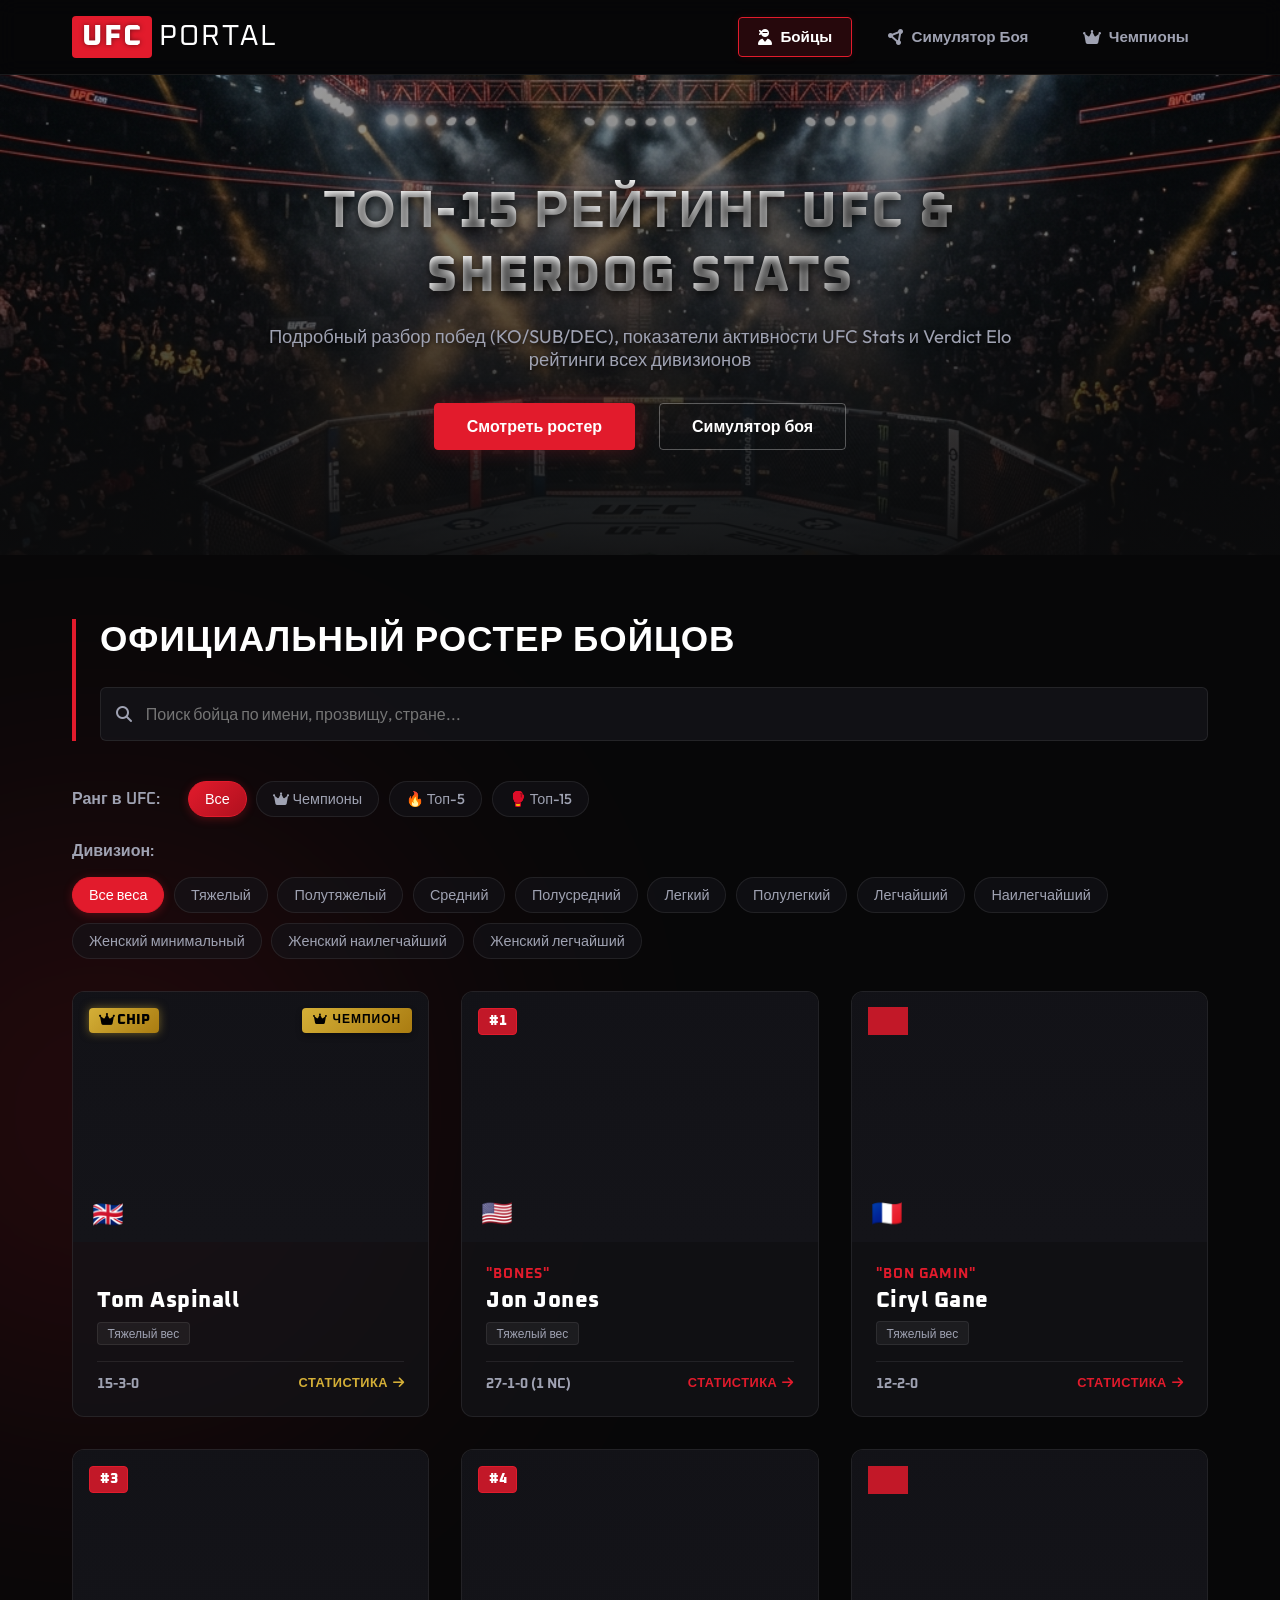
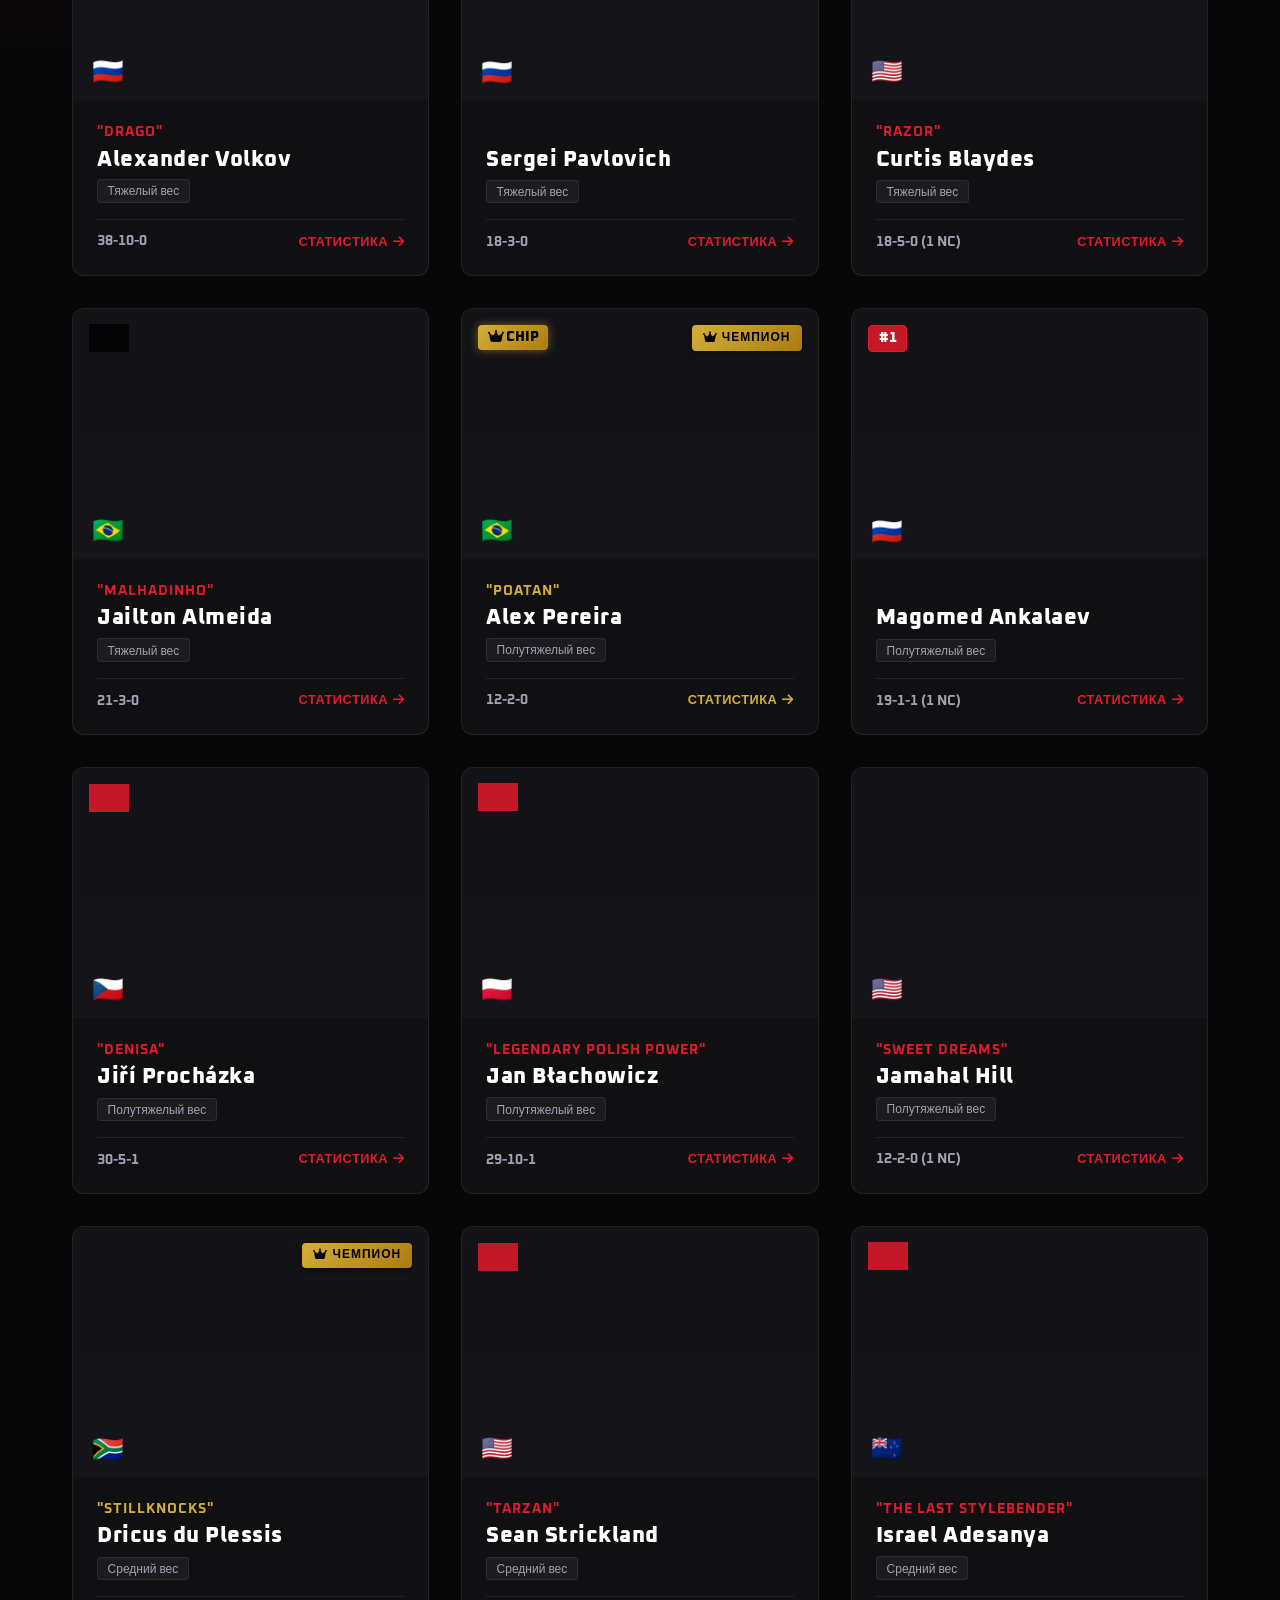
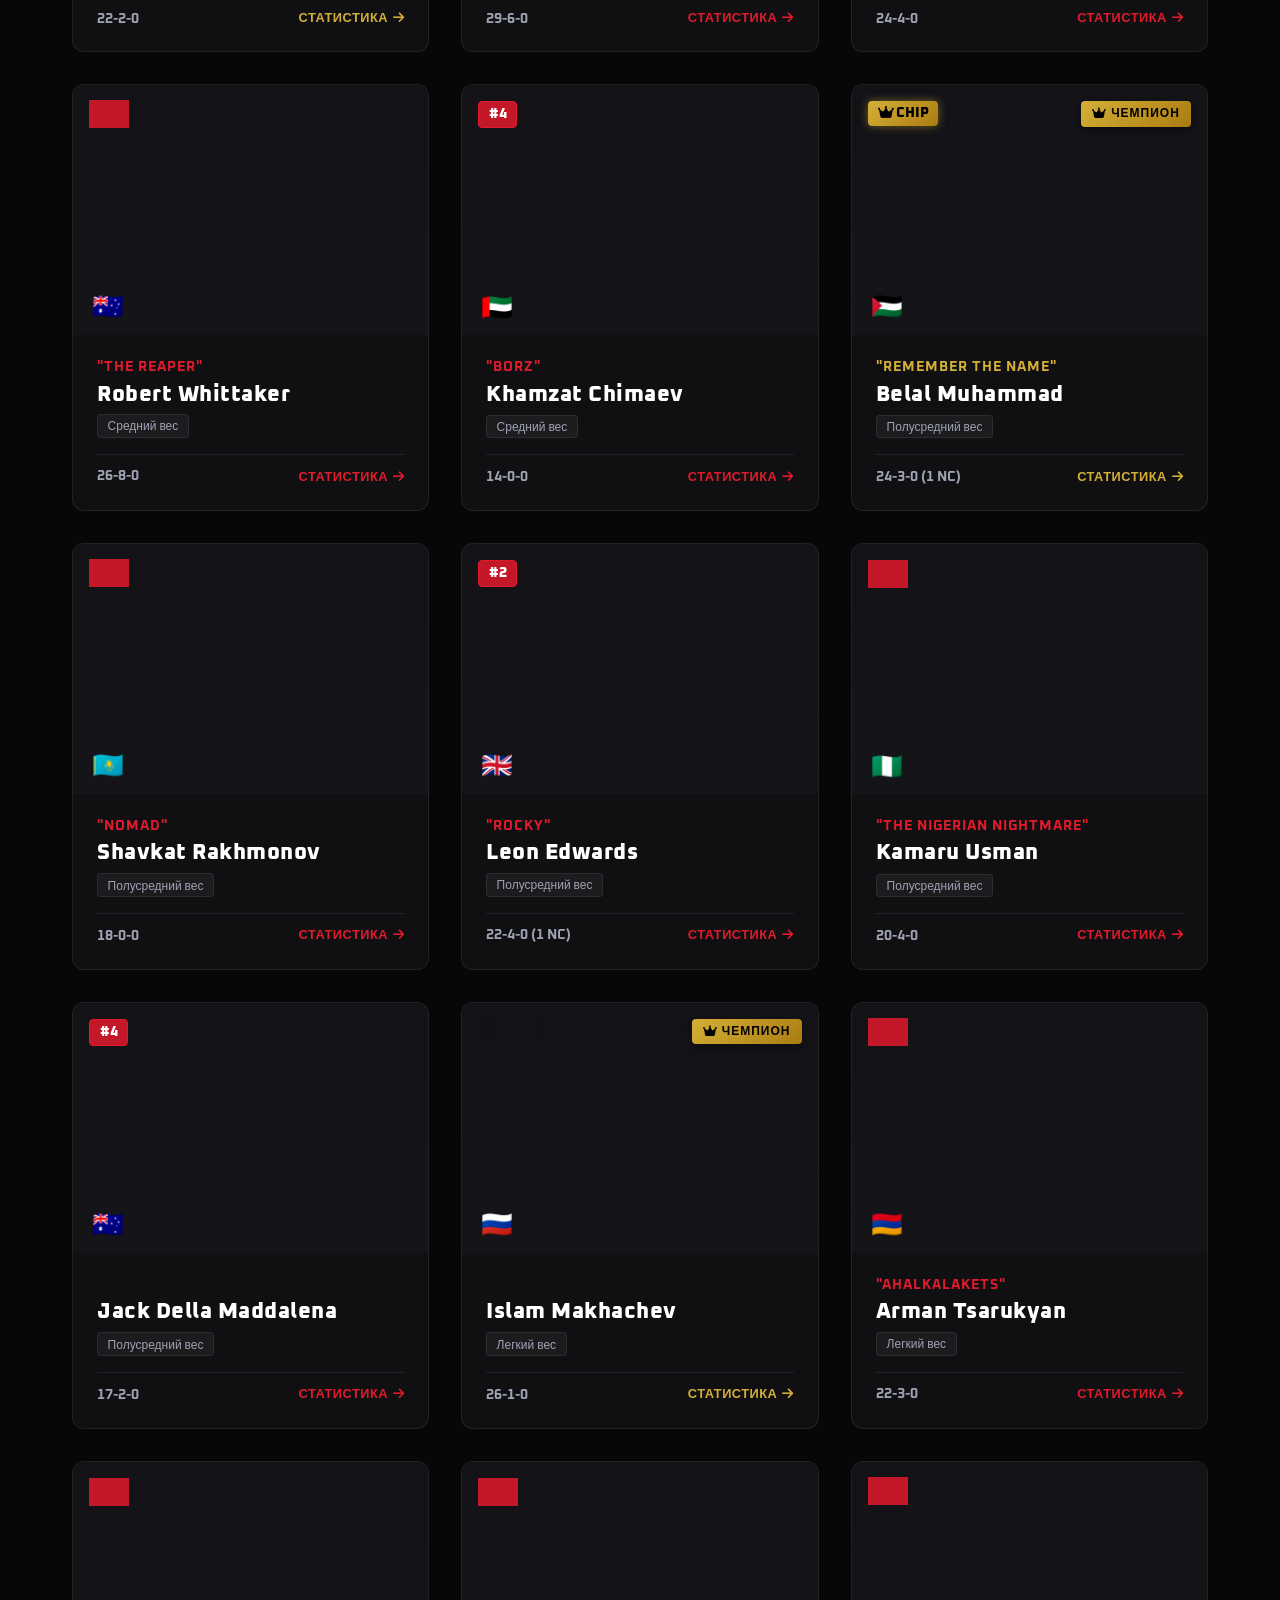
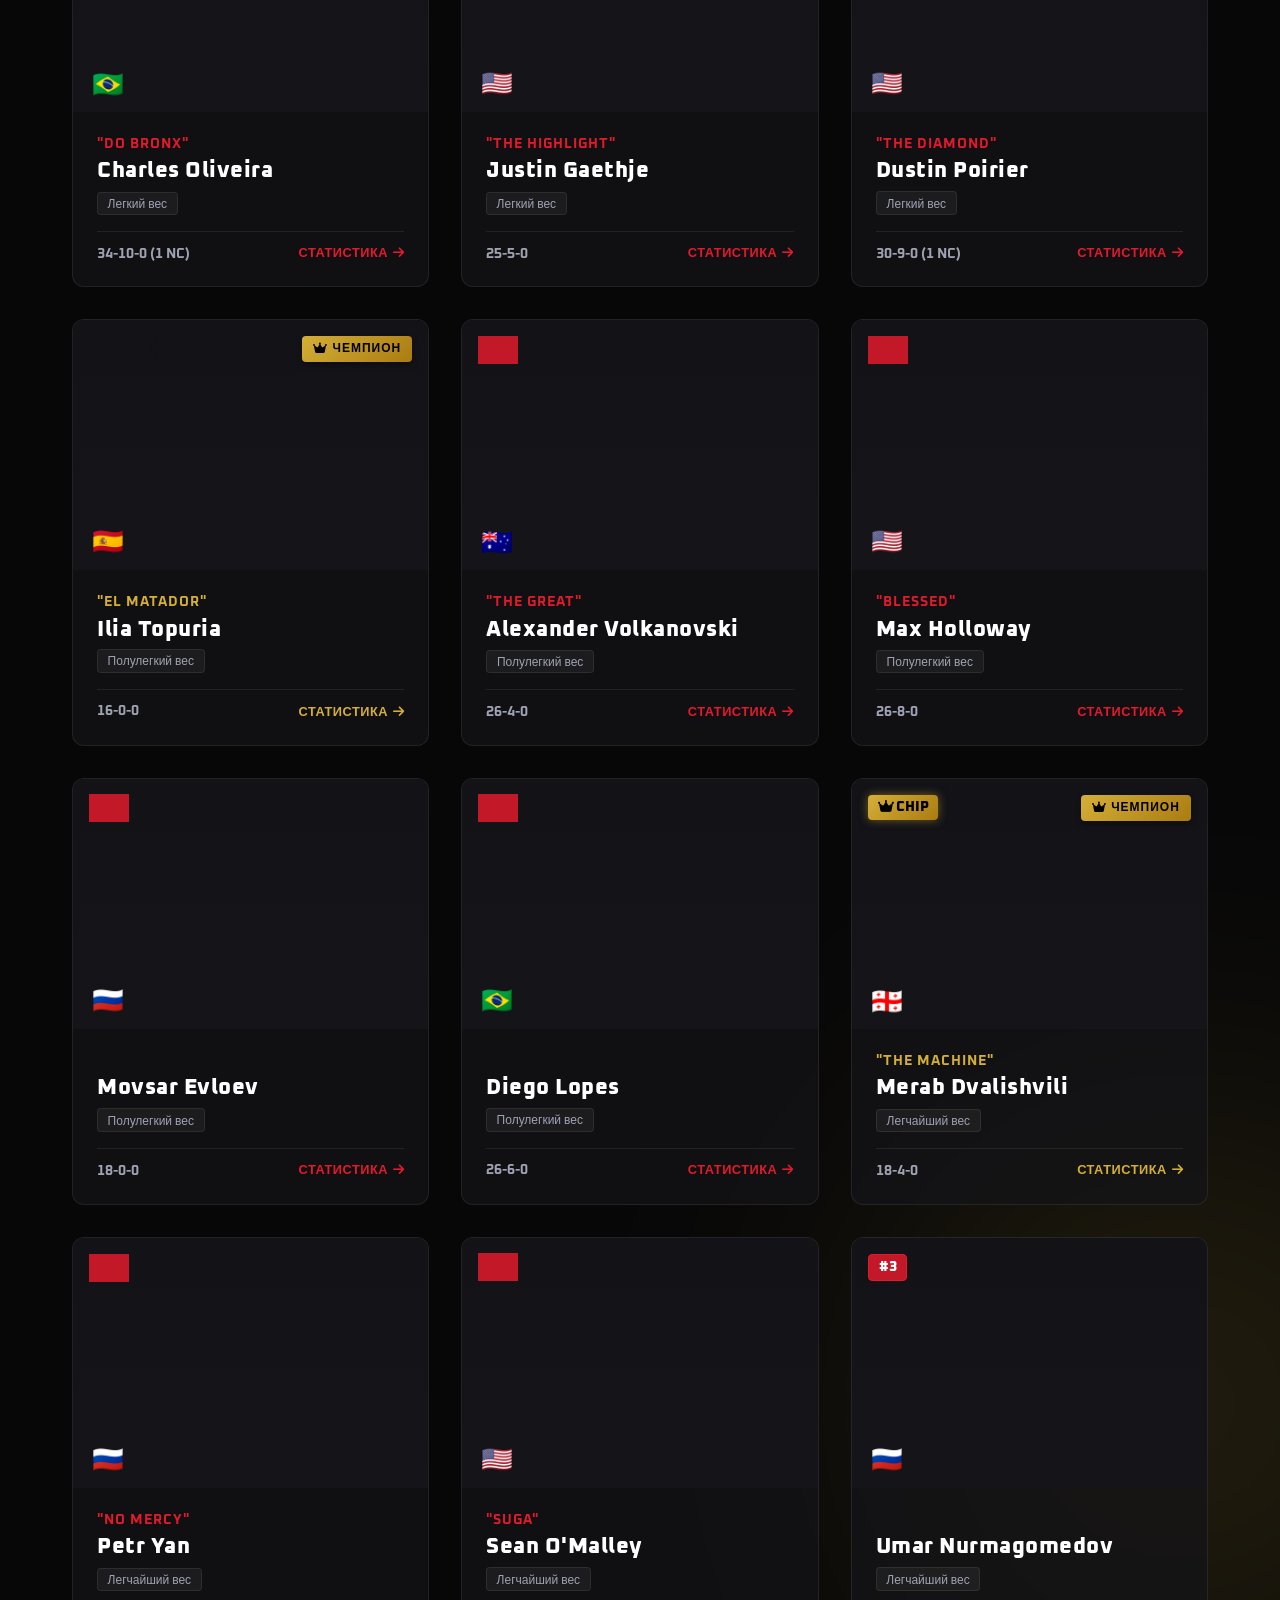
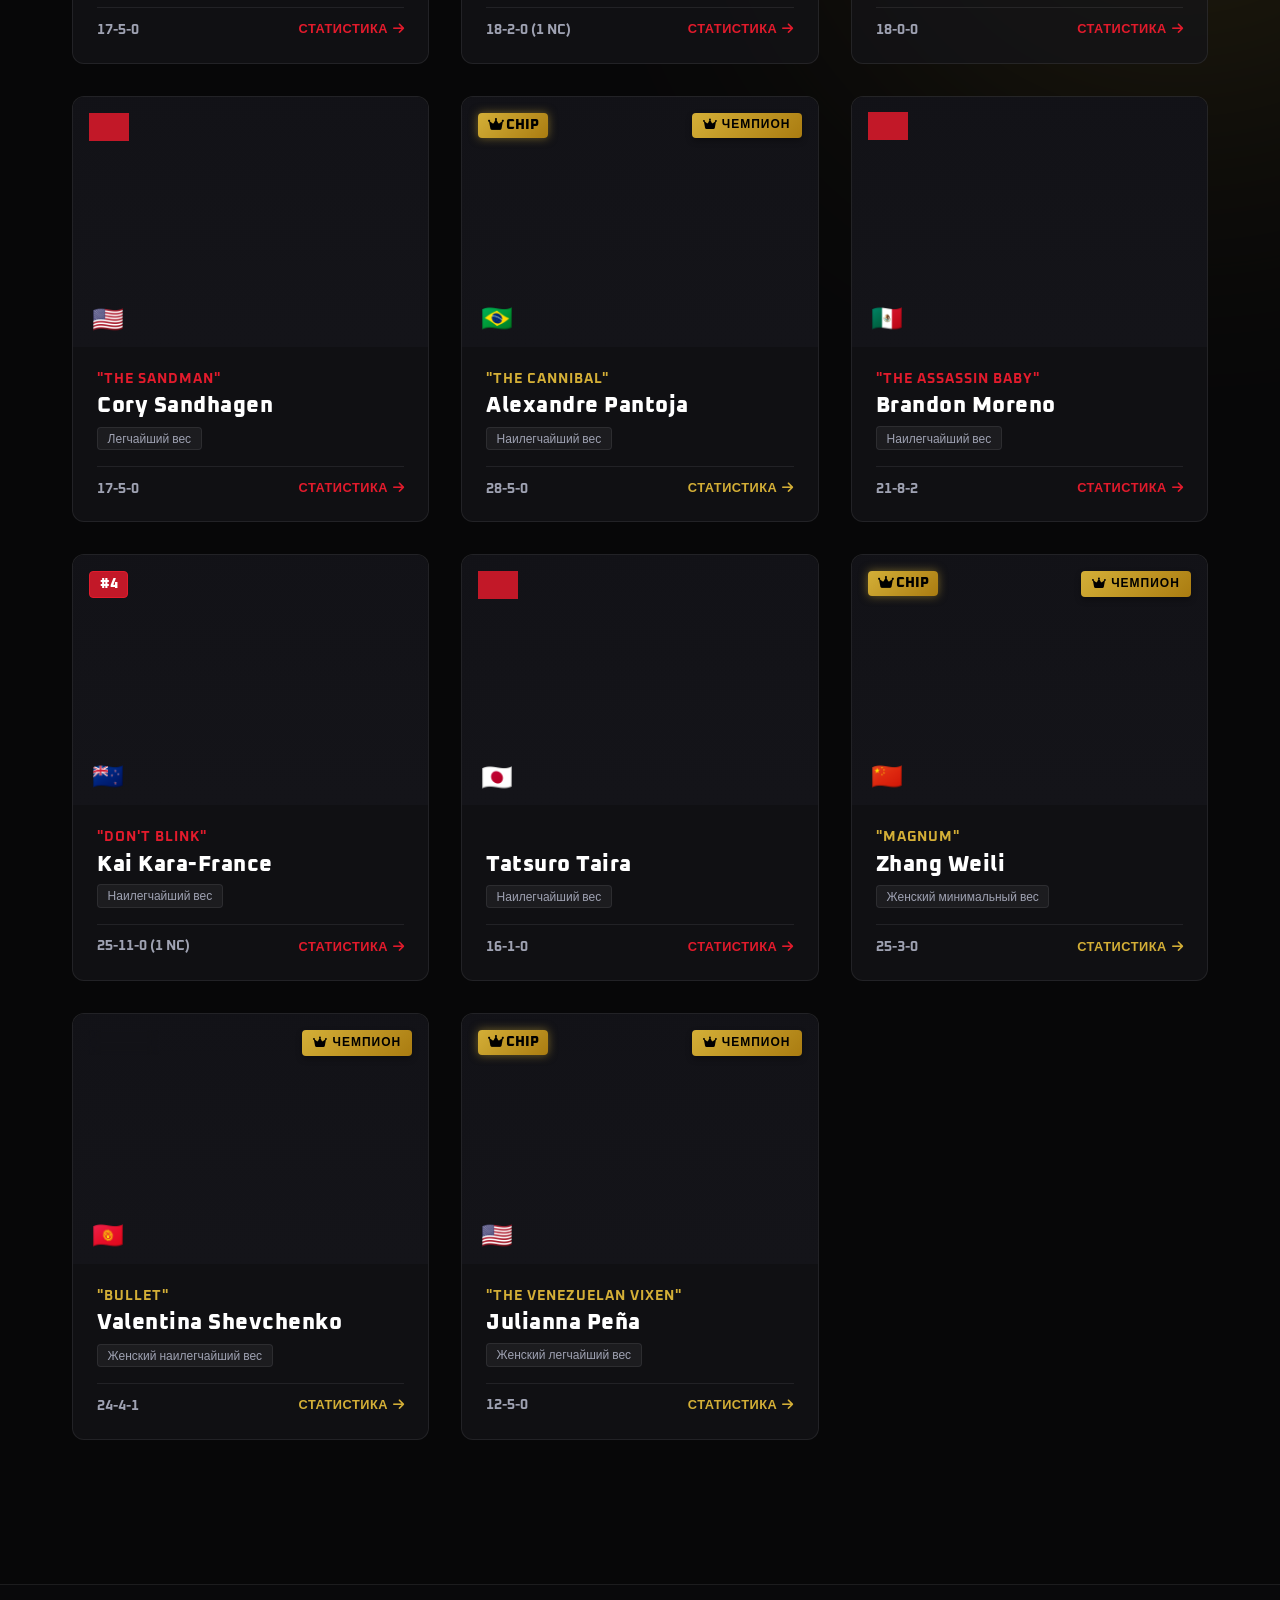
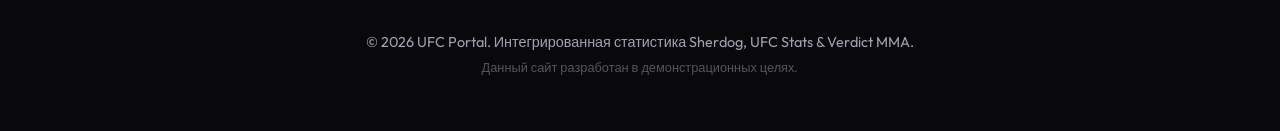
==== ufc-fighters-website/index.html @ 7b9cb13e "Add files via upload" ====
<!DOCTYPE html>
<html lang="ru">
<head>
    <meta charset="UTF-8">
    <meta name="viewport" content="width=device-width, initial-scale=1.0">
    <title>UFC Portal | Топ-15 Бойцов, Статистика Sherdog & Verdict</title>
    <!-- SEO Meta Tags -->
    <meta name="description" content="Полная база данных рейтингов Топ-15 бойцов UFC. Статистика Sherdog (KO/Sub/Dec), показатели UFC Stats, Verdict Elo рейтинги и симулятор боев.">
    <!-- Google Fonts -->
    <link rel="preconnect" href="https://fonts.googleapis.com">
    <link rel="preconnect" href="https://fonts.gstatic.com" crossorigin>
    <link href="https://fonts.googleapis.com/css2?family=Outfit:wght@300;400;600;800&family=Oxanium:wght@400;700;800&display=swap" rel="stylesheet">
    <!-- FontAwesome for icons -->
    <link rel="stylesheet" href="https://cdnjs.cloudflare.com/ajax/libs/font-awesome/6.4.0/css/all.min.css">
    <!-- Custom CSS -->
    <link rel="stylesheet" href="styles.css">
</head>
<body>
    <!-- Background glow elements -->
    <div class="bg-glow red-glow"></div>
    <div class="bg-glow gold-glow"></div>

    <!-- Navigation Header -->
    <header class="main-header">
        <div class="header-container">
            <div class="logo">
                <span class="logo-ufc">UFC</span><span class="logo-sub">PORTAL</span>
            </div>
            <nav class="nav-menu">
                <button class="nav-btn active" id="btn-fighters" data-target="section-fighters">
                    <i class="fa-solid fa-user-ninja"></i> Бойцы
                </button>
                <button class="nav-btn" id="btn-matchup" data-target="section-matchup">
                    <i class="fa-solid fa-circle-nodes"></i> Симулятор Боя
                </button>
                <button class="nav-btn" id="btn-champions" data-target="section-champions">
                    <i class="fa-solid fa-crown"></i> Чемпионы
                </button>
            </nav>
        </div>
    </header>

    <!-- Hero Banner Section -->
    <section class="hero-section">
        <div class="hero-banner" style="background-image: linear-gradient(rgba(11, 11, 12, 0.4), rgba(11, 11, 12, 0.95)), url('assets/hero_banner.png');">
            <div class="hero-content">
                <h1 class="hero-title">ТОП-15 РЕЙТИНГ UFC & SHERDOG STATS</h1>
                <p class="hero-subtitle">Подробный разбор побед (KO/SUB/DEC), показатели активности UFC Stats и Verdict Elo рейтинги всех дивизионов</p>
                <div class="hero-actions">
                    <a href="#section-fighters" class="btn btn-primary">Смотреть ростер</a>
                    <a href="#section-matchup" class="btn btn-secondary">Симулятор боя</a>
                </div>
            </div>
        </div>
    </section>

    <!-- Main Container -->
    <main class="main-content">
        
        <!-- SECTION 1: FIGHTERS CATALOG -->
        <section id="section-fighters" class="content-section active">
            <div class="section-header">
                <h2>Официальный Ростер Бойцов</h2>
                <div class="search-filter-container">
                    <div class="search-wrapper">
                        <i class="fa-solid fa-magnifying-glass search-icon"></i>
                        <input type="text" id="fighter-search" placeholder="Поиск бойца по имени, прозвищу, стране...">
                    </div>
                </div>
            </div>

            <!-- Rank Tier Filters -->
            <div class="filters-container">
                <div class="filter-label">Ранг в UFC:</div>
                <div class="filter-chips" id="rank-filters">
                    <button class="chip rank-chip active" data-rank="all">Все</button>
                    <button class="chip rank-chip" data-rank="C"><i class="fa-solid fa-crown"></i> Чемпионы</button>
                    <button class="chip rank-chip" data-rank="top5">🔥 Топ-5</button>
                    <button class="chip rank-chip" data-rank="top15">🥊 Топ-15</button>
                </div>
            </div>

            <!-- Category Weight Filters -->
            <div class="filters-container">
                <div class="filter-label">Дивизион:</div>
                <div class="filter-chips" id="weight-filters">
                    <button class="chip active" data-filter="all">Все веса</button>
                    <button class="chip" data-filter="Heavyweight">Тяжелый</button>
                    <button class="chip" data-filter="Light Heavyweight">Полутяжелый</button>
                    <button class="chip" data-filter="Middleweight">Средний</button>
                    <button class="chip" data-filter="Welterweight">Полусредний</button>
                    <button class="chip" data-filter="Lightweight">Легкий</button>
                    <button class="chip" data-filter="Featherweight">Полулегкий</button>
                    <button class="chip" data-filter="Bantamweight">Легчайший</button>
                    <button class="chip" data-filter="Flyweight">Наилегчайший</button>
                    <button class="chip" data-filter="Strawweight">Женский минимальный</button>
                    <button class="chip" data-filter="Women's Flyweight">Женский наилегчайший</button>
                    <button class="chip" data-filter="Women's Bantamweight">Женский легчайший</button>
                </div>
            </div>

            <!-- Fighters Grid -->
            <div class="fighters-grid" id="fighters-grid-container">
                <!-- Cards injected dynamically via JS -->
            </div>
        </section>

        <!-- SECTION 2: MATCHUP SIMULATOR -->
        <section id="section-matchup" class="content-section">
            <div class="section-header">
                <h2>Симулятор Боев (UFC Stats & Elo Engine)</h2>
                <p>Выберите двух бойцов для симуляции с учетом данных SLpM (активности ударов), Takedown Def % и Sherdog finish rates.</p>
            </div>

            <div class="matchup-arena">
                <!-- Fighter 1 Select -->
                <div class="arena-side left-side">
                    <div class="fighter-select-box" id="select-fighter-1">
                        <div class="select-placeholder">
                            <i class="fa-solid fa-plus"></i>
                            <span>Выбрать бойца №1</span>
                        </div>
                    </div>
                </div>

                <!-- VS Divider -->
                <div class="arena-center">
                    <div class="vs-glow-circle" id="start-simulation-btn">
                        <span>VS</span>
                        <div class="pulse-ring"></div>
                    </div>
                    <div class="simulation-status-text" id="sim-tip">Нажмите на VS для симуляции</div>
                </div>

                <!-- Fighter 2 Select -->
                <div class="arena-side right-side">
                    <div class="fighter-select-box" id="select-fighter-2">
                        <div class="select-placeholder">
                            <i class="fa-solid fa-plus"></i>
                            <span>Выбрать бойца №2</span>
                        </div>
                    </div>
                </div>
            </div>

            <!-- Quick Compare Stats Panel -->
            <div class="comparison-panel hidden" id="comparison-stats-panel">
                <h3 class="panel-title">Сравнение Метрик & Verdict Ratings</h3>
                <div class="comparison-bars" id="comparison-bars-container">
                    <!-- Dynamic comparison bars -->
                </div>
            </div>

            <!-- Simulation Terminal Output -->
            <div class="simulation-console hidden" id="sim-console">
                <div class="console-header">
                    <div class="console-dots">
                        <span class="dot red"></span>
                        <span class="dot yellow"></span>
                        <span class="dot green"></span>
                    </div>
                    <div class="console-title">SIMULATION ENGINE v2.5 | SHERDOG & UFC STATS LOGS</div>
                </div>
                <div class="console-body" id="console-output">
                    <!-- Round descriptions injected here -->
                </div>
            </div>
        </section>

        <!-- SECTION 3: CHAMPIONS GALLERY -->
        <section id="section-champions" class="content-section">
            <div class="section-header">
                <h2>Действующие Чемпионы Всех Дивизионов UFC</h2>
                <p>Обладатели поясных титулов в мужских и женских категориях.</p>
            </div>
            
            <div class="champions-grid" id="champions-grid-container">
                <!-- Champions cards injected dynamically via JS -->
            </div>
        </section>
    </main>

    <!-- FIGHTER DETAIL MODAL -->
    <div class="modal-overlay" id="fighter-modal">
        <div class="modal-card">
            <button class="modal-close-btn" id="modal-close"><i class="fa-solid fa-xmark"></i></button>
            <div class="modal-grid">
                <!-- Left Column: Portrait & Attributes -->
                <div class="modal-left">
                    <div class="modal-fighter-img-wrapper">
                        <img src="" id="modal-img" alt="Fighter Image" onerror="this.onerror=null; this.src='assets/fighter_card_bg.png';">
                    </div>
                    <div class="modal-info-card">
                        <div class="modal-rank-badge" id="modal-rank-tag">#C</div>
                        <h3 id="modal-name">Fighter Name</h3>
                        <p id="modal-nickname" class="modal-nickname">"Nickname"</p>
                        
                        <!-- Verdict Elo Badge -->
                        <div class="verdict-badge-container">
                            <i class="fa-solid fa-bolt"></i> Verdict Rating: <span id="modal-verdict-elo">980 Elo</span>
                        </div>

                        <div class="modal-meta-grid">
                            <div class="meta-item">
                                <span class="meta-label">Страна</span>
                                <span class="meta-value" id="modal-country">USA 🇺🇸</span>
                            </div>
                            <div class="meta-item">
                                <span class="meta-label">Рекорд</span>
                                <span class="meta-value highlight" id="modal-record">29-0-0</span>
                            </div>
                            <div class="meta-item">
                                <span class="meta-label">Рост</span>
                                <span class="meta-value" id="modal-height">178 cm</span>
                            </div>
                            <div class="meta-item">
                                <span class="meta-label">Размах рук</span>
                                <span class="meta-value" id="modal-reach">180 cm</span>
                            </div>
                            <div class="meta-item">
                                <span class="meta-label">Стойка</span>
                                <span class="meta-value" id="modal-stance">Southpaw</span>
                            </div>
                            <div class="meta-item">
                                <span class="meta-label">Возраст</span>
                                <span class="meta-value" id="modal-age">32 года</span>
                            </div>
                        </div>
                    </div>
                </div>

                <!-- Right Column: Skills, Sherdog Breakdown & UFC Stats -->
                <div class="modal-right">
                    <!-- Tabbed or stacked metrics -->
                    <div class="radar-chart-section">
                        <h4>Анализ Навыков (Radar Chart)</h4>
                        <div class="canvas-container">
                            <canvas id="radar-chart" width="280" height="280"></canvas>
                        </div>
                    </div>

                    <!-- Sherdog Finish Distribution -->
                    <div class="sherdog-section">
                        <h4><i class="fa-solid fa-chart-pie"></i> Sherdog: Способы Побед</h4>
                        <div class="sherdog-bar-wrapper">
                            <div class="sherdog-bar">
                                <div class="sherdog-segment ko-seg" id="sherdog-ko-bar" title="Knockout"></div>
                                <div class="sherdog-segment sub-seg" id="sherdog-sub-bar" title="Submission"></div>
                                <div class="sherdog-segment dec-seg" id="sherdog-dec-bar" title="Decision"></div>
                            </div>
                            <div class="sherdog-legend">
                                <span class="legend-item ko"><i class="fa-solid fa-square"></i> KO/TKO: <strong id="sherdog-ko-val">0</strong></span>
                                <span class="legend-item sub"><i class="fa-solid fa-square"></i> SUB: <strong id="sherdog-sub-val">0</strong></span>
                                <span class="legend-item dec"><i class="fa-solid fa-square"></i> DEC: <strong id="sherdog-dec-val">0</strong></span>
                            </div>
                        </div>
                    </div>

                    <!-- UFC Advanced Metrics -->
                    <div class="ufc-stats-section">
                        <h4><i class="fa-solid fa-gauge-high"></i> UFC Advanced Stats</h4>
                        <div class="ufc-stats-grid">
                            <div class="ufc-stat-box">
                                <div class="stat-box-val" id="ufc-slpm">4.50</div>
                                <div class="stat-box-lbl">Ударов в мин (SLpM)</div>
                            </div>
                            <div class="ufc-stat-box">
                                <div class="stat-box-val" id="ufc-str-acc">55%</div>
                                <div class="stat-box-lbl">Точность ударов</div>
                            </div>
                            <div class="ufc-stat-box">
                                <div class="stat-box-val" id="ufc-sapm">2.10</div>
                                <div class="stat-box-lbl">Пропускает в мин (SApM)</div>
                            </div>
                            <div class="ufc-stat-box">
                                <div class="stat-box-val" id="ufc-td-def">85%</div>
                                <div class="stat-box-lbl">Защита от тейкдаунов</div>
                            </div>
                        </div>
                    </div>

                    <div class="bio-section">
                        <h4>Биография</h4>
                        <p id="modal-bio">Detailed bio here...</p>
                    </div>
                </div>
            </div>
        </div>
    </div>

    <!-- FIGHTER SELECTION MODAL (For Simulator) -->
    <div class="modal-overlay" id="select-modal">
        <div class="modal-card select-modal-card">
            <div class="select-modal-header">
                <h3>Выберите бойца</h3>
                <button class="modal-close-btn" id="select-modal-close"><i class="fa-solid fa-xmark"></i></button>
            </div>
            <div class="select-grid" id="select-grid-container">
                <!-- Small selection cards injected here -->
            </div>
        </div>
    </div>

    <footer class="main-footer">
        <p>&copy; 2026 UFC Portal. Интегрированная статистика Sherdog, UFC Stats & Verdict MMA.</p>
        <p class="footer-note">Данный сайт разработан в демонстрационных целях.</p>
    </footer>

    <!-- JS Files -->
    <script src="fighters.js"></script>
    <script src="app.js"></script>
</body>
</html>
---- ufc-fighters-website/styles.css ----
/* --- UFC PORTAL STYLESHEET (ENHANCED V2.5) --- */

:root {
    --bg-dark: #070708;
    --bg-card: rgba(20, 20, 25, 0.7);
    --border-color: rgba(255, 255, 255, 0.08);
    --accent-red: #E21B2C;
    --accent-red-glow: rgba(226, 27, 44, 0.4);
    --accent-gold: #D4AF37;
    --accent-gold-glow: rgba(212, 175, 55, 0.4);
    --accent-blue: #3182ce;
    --text-primary: #FFFFFF;
    --text-secondary: #9FA2B2;
    --font-heading: 'Oxanium', sans-serif;
    --font-body: 'Outfit', sans-serif;
    --transition-speed: 0.3s;
    --glow-shadow-red: 0 0 20px rgba(226, 27, 44, 0.25);
    --glow-shadow-gold: 0 0 20px rgba(212, 175, 55, 0.25);
}

/* Reset & Base Styles */
* {
    margin: 0;
    padding: 0;
    box-sizing: border-box;
    scroll-behavior: smooth;
}

body {
    background-color: var(--bg-dark);
    color: var(--text-primary);
    font-family: var(--font-body);
    overflow-x: hidden;
    position: relative;
    min-height: 100vh;
}

/* Background Glow Effects */
.bg-glow {
    position: absolute;
    width: 600px;
    height: 600px;
    border-radius: 50%;
    filter: blur(150px);
    opacity: 0.15;
    pointer-events: none;
    z-index: -1;
}

.red-glow {
    top: 10%;
    left: -200px;
    background: var(--accent-red);
}

.gold-glow {
    bottom: 20%;
    right: -200px;
    background: var(--accent-gold);
}

/* Scrollbar Styles */
::-webkit-scrollbar {
    width: 8px;
}
::-webkit-scrollbar-track {
    background: #0f0f12;
}
::-webkit-scrollbar-thumb {
    background: #272730;
    border-radius: 4px;
}
::-webkit-scrollbar-thumb:hover {
    background: var(--accent-red);
}

/* Header & Navigation */
.main-header {
    position: fixed;
    top: 0;
    left: 0;
    width: 100%;
    z-index: 100;
    background: rgba(7, 7, 8, 0.85);
    backdrop-filter: blur(10px);
    border-bottom: 1px solid var(--border-color);
}

.header-container {
    max-width: 1200px;
    margin: 0 auto;
    padding: 1rem 2rem;
    display: flex;
    justify-content: space-between;
    align-items: center;
}

.logo {
    font-family: var(--font-heading);
    font-weight: 800;
    font-size: 1.8rem;
    letter-spacing: 2px;
    display: flex;
    align-items: center;
}

.logo-ufc {
    color: var(--text-primary);
    background: var(--accent-red);
    padding: 0.2rem 0.6rem;
    border-radius: 4px;
    margin-right: 0.4rem;
    text-shadow: 0 0 5px rgba(0, 0, 0, 0.5);
}

.logo-sub {
    color: var(--text-primary);
    font-weight: 400;
}

.nav-menu {
    display: flex;
    gap: 1rem;
}

.nav-btn {
    background: transparent;
    border: none;
    color: var(--text-secondary);
    font-family: var(--font-heading);
    font-size: 0.95rem;
    font-weight: 700;
    padding: 0.6rem 1.2rem;
    cursor: pointer;
    border-radius: 4px;
    transition: all var(--transition-speed) ease;
    display: flex;
    align-items: center;
    gap: 0.5rem;
}

.nav-btn i {
    font-size: 1rem;
}

.nav-btn:hover {
    color: var(--text-primary);
    background: rgba(255, 255, 255, 0.05);
}

.nav-btn.active {
    color: var(--text-primary);
    background: rgba(226, 27, 44, 0.15);
    border: 1px solid var(--accent-red);
    box-shadow: 0 0 10px rgba(226, 27, 44, 0.1);
}

/* Hero Section */
.hero-section {
    padding-top: 75px;
}

.hero-banner {
    height: 480px;
    background-size: cover;
    background-position: center;
    display: flex;
    align-items: center;
    justify-content: center;
    text-align: center;
    position: relative;
}

.hero-content {
    max-width: 850px;
    padding: 2rem;
    z-index: 10;
}

.hero-title {
    font-family: var(--font-heading);
    font-size: 3.2rem;
    font-weight: 800;
    letter-spacing: 2px;
    margin-bottom: 1rem;
    text-shadow: 0 4px 10px rgba(0, 0, 0, 0.8);
    background: linear-gradient(135deg, #FFF 50%, #B0B0B0 100%);
    -webkit-background-clip: text;
    -webkit-text-fill-color: transparent;
}

.hero-subtitle {
    font-size: 1.15rem;
    color: var(--text-secondary);
    margin-bottom: 2rem;
    text-shadow: 0 2px 5px rgba(0, 0, 0, 0.8);
}

.hero-actions {
    display: flex;
    justify-content: center;
    gap: 1.5rem;
}

/* Buttons */
.btn {
    font-family: var(--font-heading);
    font-weight: 700;
    font-size: 1rem;
    padding: 0.8rem 2rem;
    border-radius: 4px;
    cursor: pointer;
    text-decoration: none;
    transition: all var(--transition-speed) cubic-bezier(0.175, 0.885, 0.32, 1.275);
    display: inline-flex;
    align-items: center;
    justify-content: center;
    gap: 0.5rem;
}

.btn-primary {
    background: var(--accent-red);
    color: var(--text-primary);
    border: 1px solid var(--accent-red);
    box-shadow: var(--glow-shadow-red);
}

.btn-primary:hover {
    background: #ff2a3b;
    box-shadow: 0 0 25px rgba(226, 27, 44, 0.5);
    transform: translateY(-3px);
}

.btn-secondary {
    background: transparent;
    color: var(--text-primary);
    border: 1px solid rgba(255, 255, 255, 0.3);
}

.btn-secondary:hover {
    background: rgba(255, 255, 255, 0.1);
    border-color: var(--text-primary);
    transform: translateY(-3px);
}

/* Main Dashboard layout */
.main-content {
    max-width: 1200px;
    margin: 0 auto;
    padding: 4rem 2rem;
}

.content-section {
    display: none;
    animation: fadeIn 0.5s ease forwards;
}

.content-section.active {
    display: block;
}

@keyframes fadeIn {
    from { opacity: 0; transform: translateY(20px); }
    to { opacity: 1; transform: translateY(0); }
}

.section-header {
    margin-bottom: 2.5rem;
    border-left: 4px solid var(--accent-red);
    padding-left: 1.5rem;
}

.section-header h2 {
    font-family: var(--font-heading);
    font-size: 2.2rem;
    font-weight: 800;
    letter-spacing: 1px;
    margin-bottom: 0.5rem;
    text-transform: uppercase;
}

.section-header p {
    color: var(--text-secondary);
    font-size: 1.1rem;
}

/* Search and Filters */
.search-filter-container {
    margin-top: 1.5rem;
    display: flex;
    flex-wrap: wrap;
    gap: 1.5rem;
    align-items: center;
}

.search-wrapper {
    position: relative;
    flex: 1;
    min-width: 300px;
}

.search-icon {
    position: absolute;
    left: 1rem;
    top: 50%;
    transform: translateY(-50%);
    color: var(--text-secondary);
    pointer-events: none;
}

#fighter-search {
    width: 100%;
    background: rgba(20, 20, 25, 0.8);
    border: 1px solid var(--border-color);
    border-radius: 6px;
    padding: 1rem 1rem 1rem 2.8rem;
    color: var(--text-primary);
    font-family: var(--font-body);
    font-size: 1rem;
    transition: all var(--transition-speed) ease;
}

#fighter-search:focus {
    outline: none;
    border-color: var(--accent-red);
    box-shadow: 0 0 10px rgba(226, 27, 44, 0.2);
}

.filters-container {
    display: flex;
    align-items: center;
    gap: 1rem;
    margin-bottom: 1.5rem;
    flex-wrap: wrap;
}

.filter-label {
    font-weight: 600;
    color: var(--text-secondary);
    font-family: var(--font-heading);
    min-width: 100px;
}

.filter-chips {
    display: flex;
    flex-wrap: wrap;
    gap: 0.6rem;
}

.chip {
    background: rgba(20, 20, 25, 0.6);
    border: 1px solid var(--border-color);
    color: var(--text-secondary);
    padding: 0.5rem 1rem;
    border-radius: 50px;
    cursor: pointer;
    font-family: var(--font-body);
    font-weight: 500;
    font-size: 0.9rem;
    transition: all var(--transition-speed) ease;
}

.chip:hover {
    color: var(--text-primary);
    border-color: rgba(255, 255, 255, 0.2);
    background: rgba(255, 255, 255, 0.05);
}

.chip.active {
    background: var(--accent-red);
    color: var(--text-primary);
    border-color: var(--accent-red);
    box-shadow: 0 2px 10px rgba(226, 27, 44, 0.3);
}

.chip.rank-chip.active {
    background: linear-gradient(135deg, #E21B2C 0%, #B0101E 100%);
    border-color: var(--accent-red);
}

/* Fighters Grid */
.fighters-grid {
    display: grid;
    grid-template-columns: repeat(auto-fill, minmax(280px, 1fr));
    gap: 2rem;
    margin-top: 2rem;
}

/* Fighter Card */
.fighter-card {
    background: var(--bg-card);
    border: 1px solid var(--border-color);
    border-radius: 12px;
    overflow: hidden;
    cursor: pointer;
    transition: all var(--transition-speed) cubic-bezier(0.25, 0.8, 0.25, 1);
    position: relative;
    display: flex;
    flex-direction: column;
    min-height: 420px;
    backdrop-filter: blur(12px);
}

.fighter-card:hover {
    transform: translateY(-8px);
    border-color: var(--accent-red);
    box-shadow: var(--glow-shadow-red);
}

.fighter-card.is-champion:hover {
    border-color: var(--accent-gold);
    box-shadow: var(--glow-shadow-gold);
}

.card-img-container {
    height: 250px;
    background-size: contain;
    background-repeat: no-repeat;
    background-position: center bottom;
    position: relative;
    display: flex;
    align-items: flex-end;
    background-color: #121217;
}

/* Rank Badges */
.card-rank-badge {
    position: absolute;
    top: 1rem;
    left: 1rem;
    background: rgba(0, 0, 0, 0.75);
    border: 1px solid var(--border-color);
    color: #FFF;
    font-family: var(--font-heading);
    font-weight: 800;
    font-size: 0.85rem;
    padding: 0.25rem 0.6rem;
    border-radius: 4px;
    backdrop-filter: blur(5px);
    z-index: 3;
}

.card-rank-badge.rank-c {
    background: linear-gradient(135deg, #D4AF37 0%, #AA7C11 100%);
    color: #000;
    border: none;
    box-shadow: 0 0 10px rgba(212, 175, 55, 0.5);
}

.card-rank-badge.rank-top5 {
    background: rgba(226, 27, 44, 0.85);
    border-color: var(--accent-red);
}

.champion-badge {
    position: absolute;
    top: 1rem;
    right: 1rem;
    background: linear-gradient(135deg, #D4AF37 0%, #AA7C11 100%);
    color: #000;
    font-weight: 800;
    font-family: var(--font-heading);
    font-size: 0.75rem;
    padding: 0.3rem 0.7rem;
    border-radius: 4px;
    box-shadow: 0 3px 6px rgba(0,0,0,0.3);
    text-transform: uppercase;
    letter-spacing: 1px;
    z-index: 3;
}

.card-gradient {
    position: absolute;
    width: 100%;
    height: 60%;
    bottom: 0;
    background: linear-gradient(to top, rgba(20, 20, 25, 1) 0%, rgba(20, 20, 25, 0) 100%);
}

.card-flag {
    position: absolute;
    bottom: 0.8rem;
    left: 1.2rem;
    font-size: 1.6rem;
    z-index: 2;
}

.card-details {
    padding: 1.5rem;
    flex: 1;
    display: flex;
    flex-direction: column;
    justify-content: space-between;
}

.card-header-info {
    margin-bottom: 1rem;
}

.card-nickname {
    color: var(--accent-red);
    font-family: var(--font-heading);
    font-size: 0.85rem;
    font-weight: 700;
    letter-spacing: 1px;
    text-transform: uppercase;
    margin-bottom: 0.2rem;
}

.fighter-card.is-champion .card-nickname {
    color: var(--accent-gold);
}

.card-name {
    font-family: var(--font-heading);
    font-size: 1.4rem;
    font-weight: 800;
    letter-spacing: 0.5px;
}

.card-division-badge {
    display: inline-block;
    background: rgba(255, 255, 255, 0.05);
    border: 1px solid var(--border-color);
    padding: 0.2rem 0.6rem;
    border-radius: 4px;
    font-size: 0.75rem;
    color: var(--text-secondary);
    margin-top: 0.4rem;
}

.card-footer {
    display: flex;
    justify-content: space-between;
    align-items: center;
    border-top: 1px solid var(--border-color);
    padding-top: 0.8rem;
    margin-top: auto;
}

.card-record {
    font-family: var(--font-heading);
    font-weight: 700;
    font-size: 0.9rem;
    color: var(--text-secondary);
}

.card-action-text {
    font-family: var(--font-heading);
    font-weight: 800;
    font-size: 0.8rem;
    color: var(--accent-red);
    text-transform: uppercase;
    letter-spacing: 0.5px;
    display: flex;
    align-items: center;
    gap: 0.3rem;
}

.fighter-card.is-champion .card-action-text {
    color: var(--accent-gold);
}

/* Modals General Overlay */
.modal-overlay {
    position: fixed;
    top: 0;
    left: 0;
    width: 100%;
    height: 100%;
    background: rgba(0, 0, 0, 0.85);
    backdrop-filter: blur(10px);
    z-index: 1000;
    display: flex;
    justify-content: center;
    align-items: center;
    opacity: 0;
    pointer-events: none;
    transition: opacity 0.3s ease;
    padding: 2rem;
}

.modal-overlay.open {
    opacity: 1;
    pointer-events: auto;
}

.modal-card {
    background: #111115;
    border: 1px solid var(--border-color);
    border-radius: 16px;
    width: 100%;
    max-width: 950px;
    position: relative;
    transform: scale(0.9);
    transition: transform 0.3s cubic-bezier(0.175, 0.885, 0.32, 1.275);
    overflow: hidden;
    max-height: 92vh;
}

.modal-overlay.open .modal-card {
    transform: scale(1);
}

.modal-close-btn {
    position: absolute;
    top: 1.2rem;
    right: 1.2rem;
    background: rgba(255, 255, 255, 0.05);
    border: 1px solid var(--border-color);
    color: var(--text-primary);
    width: 36px;
    height: 36px;
    border-radius: 50%;
    cursor: pointer;
    display: flex;
    align-items: center;
    justify-content: center;
    transition: all 0.2s ease;
    z-index: 10;
}

.modal-close-btn:hover {
    background: var(--accent-red);
    color: white;
    border-color: var(--accent-red);
}

.modal-grid {
    display: grid;
    grid-template-columns: 1fr 1.25fr;
    height: 100%;
    overflow-y: auto;
    max-height: 92vh;
}

@media (max-width: 850px) {
    .modal-grid {
        grid-template-columns: 1fr;
    }
}

/* Modal Left Column */
.modal-left {
    padding: 2.5rem;
    border-right: 1px solid var(--border-color);
    display: flex;
    flex-direction: column;
    gap: 1.5rem;
    background: #0d0d10;
    position: relative;
}

.modal-fighter-img-wrapper {
    height: 280px;
    background: radial-gradient(circle at center, #1f1f28 0%, #101015 100%);
    border-radius: 8px;
    overflow: hidden;
    display: flex;
    justify-content: center;
    align-items: flex-end;
    border: 1px solid var(--border-color);
}

.modal-fighter-img-wrapper img {
    max-height: 100%;
    max-width: 100%;
    object-fit: contain;
}

.modal-rank-badge {
    display: inline-block;
    background: var(--accent-red);
    color: white;
    font-family: var(--font-heading);
    font-weight: 800;
    padding: 0.2rem 0.6rem;
    border-radius: 4px;
    font-size: 0.85rem;
    margin-bottom: 0.5rem;
}

.modal-info-card h3 {
    font-family: var(--font-heading);
    font-size: 2rem;
    font-weight: 800;
    margin-bottom: 0.2rem;
}

.modal-nickname {
    color: var(--accent-red);
    font-family: var(--font-heading);
    font-weight: 700;
    font-size: 1rem;
    letter-spacing: 1px;
    margin-bottom: 1rem;
    text-transform: uppercase;
}

.verdict-badge-container {
    background: linear-gradient(135deg, rgba(212, 175, 55, 0.15) 0%, rgba(226, 27, 44, 0.15) 100%);
    border: 1px solid rgba(212, 175, 55, 0.4);
    padding: 0.5rem 1rem;
    border-radius: 50px;
    font-family: var(--font-heading);
    font-weight: 700;
    font-size: 0.9rem;
    color: var(--accent-gold);
    display: inline-flex;
    align-items: center;
    gap: 0.5rem;
    margin-bottom: 1.5rem;
}

.modal-meta-grid {
    display: grid;
    grid-template-columns: 1fr 1fr;
    gap: 1rem;
}

.meta-item {
    display: flex;
    flex-direction: column;
    gap: 0.2rem;
}

.meta-label {
    font-size: 0.8rem;
    color: var(--text-secondary);
    text-transform: uppercase;
    letter-spacing: 0.5px;
}

.meta-value {
    font-weight: 600;
    font-size: 0.95rem;
}

.meta-value.highlight {
    color: var(--accent-red);
    font-family: var(--font-heading);
    font-weight: 800;
}

/* Modal Right Column */
.modal-right {
    padding: 2.5rem;
    display: flex;
    flex-direction: column;
    gap: 2rem;
    overflow-y: auto;
}

.modal-right h4 {
    font-family: var(--font-heading);
    font-size: 1.1rem;
    font-weight: 700;
    margin-bottom: 1rem;
    border-bottom: 1px solid var(--border-color);
    padding-bottom: 0.5rem;
    text-transform: uppercase;
    letter-spacing: 0.5px;
    display: flex;
    align-items: center;
    gap: 0.5rem;
}

.radar-chart-section {
    display: flex;
    flex-direction: column;
    align-items: center;
}

.radar-chart-section h4 {
    align-self: flex-start;
    width: 100%;
}

.canvas-container {
    width: 280px;
    height: 280px;
    position: relative;
}

/* Sherdog Section Styles */
.sherdog-bar-wrapper {
    display: flex;
    flex-direction: column;
    gap: 0.8rem;
}

.sherdog-bar {
    height: 16px;
    background: rgba(255, 255, 255, 0.05);
    border-radius: 8px;
    display: flex;
    overflow: hidden;
}

.sherdog-segment {
    height: 100%;
    transition: width 0.8s ease-out;
}

.sherdog-segment.ko-seg { background: var(--accent-red); }
.sherdog-segment.sub-seg { background: var(--accent-gold); }
.sherdog-segment.dec-seg { background: var(--accent-blue); }

.sherdog-legend {
    display: flex;
    justify-content: space-between;
    font-size: 0.85rem;
    color: var(--text-secondary);
}

.legend-item.ko { color: #ff5f56; }
.legend-item.sub { color: var(--accent-gold); }
.legend-item.dec { color: #5ea2e6; }

/* UFC Stats Grid */
.ufc-stats-grid {
    display: grid;
    grid-template-columns: repeat(2, 1fr);
    gap: 1rem;
}

.ufc-stat-box {
    background: rgba(255, 255, 255, 0.03);
    border: 1px solid var(--border-color);
    border-radius: 8px;
    padding: 0.8rem;
    text-align: center;
}

.stat-box-val {
    font-family: var(--font-heading);
    font-size: 1.4rem;
    font-weight: 800;
    color: var(--accent-gold);
}

.stat-box-lbl {
    font-size: 0.75rem;
    color: var(--text-secondary);
    text-transform: uppercase;
    margin-top: 0.2rem;
}

.bio-section p {
    color: var(--text-secondary);
    line-height: 1.6;
    font-size: 0.95rem;
}

/* MATCHUP SIMULATOR ARENA */
.matchup-arena {
    display: flex;
    justify-content: space-between;
    align-items: center;
    gap: 2rem;
    margin: 3rem 0;
}

@media (max-width: 768px) {
    .matchup-arena {
        flex-direction: column;
    }
    .arena-side {
        width: 100%;
    }
}

.arena-side {
    flex: 1;
    display: flex;
    justify-content: center;
}

.fighter-select-box {
    width: 100%;
    max-width: 380px;
    height: 360px;
    background: var(--bg-card);
    border: 2px dashed rgba(255, 255, 255, 0.15);
    border-radius: 16px;
    display: flex;
    align-items: center;
    justify-content: center;
    cursor: pointer;
    position: relative;
    overflow: hidden;
    backdrop-filter: blur(10px);
    transition: all var(--transition-speed) ease;
}

.fighter-select-box:hover {
    border-color: var(--accent-red);
    background: rgba(226, 27, 44, 0.03);
}

.select-placeholder {
    display: flex;
    flex-direction: column;
    align-items: center;
    gap: 1rem;
    color: var(--text-secondary);
}

.select-placeholder i {
    font-size: 2.5rem;
    background: rgba(255, 255, 255, 0.05);
    width: 70px;
    height: 70px;
    border-radius: 50%;
    display: flex;
    align-items: center;
    justify-content: center;
    border: 1px solid var(--border-color);
    transition: all 0.2s ease;
}

.fighter-select-box:hover .select-placeholder i {
    background: var(--accent-red);
    color: white;
    border-color: var(--accent-red);
    transform: scale(1.1);
}

/* Selected Fighter Card styling in Arena */
.selected-fighter-profile {
    width: 100%;
    height: 100%;
    display: flex;
    flex-direction: column;
    position: relative;
}

.arena-remove-btn {
    position: absolute;
    top: 1rem;
    right: 1rem;
    background: rgba(0, 0, 0, 0.7);
    border: 1px solid var(--border-color);
    color: white;
    width: 32px;
    height: 32px;
    border-radius: 50%;
    display: flex;
    align-items: center;
    justify-content: center;
    cursor: pointer;
    z-index: 5;
    transition: background-color 0.2s ease;
}

.arena-remove-btn:hover {
    background: var(--accent-red);
}

.selected-fighter-img {
    height: 70%;
    background-size: contain;
    background-repeat: no-repeat;
    background-position: center bottom;
    position: relative;
    background-color: #121217;
}

.selected-fighter-info {
    height: 30%;
    background: #111115;
    padding: 1rem;
    display: flex;
    flex-direction: column;
    justify-content: center;
    border-top: 1px solid var(--border-color);
}

.selected-fighter-info h3 {
    font-family: var(--font-heading);
    font-size: 1.2rem;
    font-weight: 800;
}

.selected-fighter-info p {
    color: var(--text-secondary);
    font-size: 0.85rem;
}

.arena-center {
    display: flex;
    flex-direction: column;
    align-items: center;
    gap: 1rem;
    z-index: 5;
}

.vs-glow-circle {
    width: 90px;
    height: 90px;
    border-radius: 50%;
    background: #121217;
    border: 2px solid var(--border-color);
    color: var(--text-primary);
    font-family: var(--font-heading);
    font-size: 1.8rem;
    font-weight: 800;
    display: flex;
    align-items: center;
    justify-content: center;
    cursor: pointer;
    position: relative;
    transition: all 0.3s cubic-bezier(0.175, 0.885, 0.32, 1.275);
}

.vs-glow-circle:hover {
    transform: scale(1.1);
    border-color: var(--accent-red);
    box-shadow: 0 0 30px var(--accent-red-glow);
    color: var(--accent-red);
}

.vs-glow-circle.active {
    border-color: var(--accent-red);
    box-shadow: 0 0 40px var(--accent-red-glow);
    animation: vs-pulse 1.5s infinite;
}

@keyframes vs-pulse {
    0% { transform: scale(1); box-shadow: 0 0 20px rgba(226, 27, 44, 0.4); }
    50% { transform: scale(1.05); box-shadow: 0 0 40px rgba(226, 27, 44, 0.8); }
    100% { transform: scale(1); box-shadow: 0 0 20px rgba(226, 27, 44, 0.4); }
}

.pulse-ring {
    position: absolute;
    width: 100%;
    height: 100%;
    border-radius: 50%;
    border: 1px solid rgba(226, 27, 44, 0.5);
    animation: ring-pulse 2s infinite;
}

@keyframes ring-pulse {
    0% { transform: scale(1); opacity: 1; }
    100% { transform: scale(1.6); opacity: 0; }
}

.simulation-status-text {
    font-family: var(--font-heading);
    font-weight: 700;
    font-size: 0.85rem;
    text-transform: uppercase;
    letter-spacing: 1px;
    color: var(--text-secondary);
    text-align: center;
}

/* Compare Stats Panels */
.comparison-panel {
    background: var(--bg-card);
    border: 1px solid var(--border-color);
    border-radius: 12px;
    padding: 2rem;
    margin-top: 3rem;
    backdrop-filter: blur(10px);
}

.comparison-panel.hidden {
    display: none;
}

.panel-title {
    font-family: var(--font-heading);
    font-size: 1.4rem;
    font-weight: 800;
    text-transform: uppercase;
    margin-bottom: 2rem;
    text-align: center;
    border-bottom: 1px solid var(--border-color);
    padding-bottom: 0.8rem;
}

.comparison-row {
    margin-bottom: 1.5rem;
}

.comparison-label-row {
    display: flex;
    justify-content: space-between;
    font-weight: 600;
    font-size: 0.95rem;
    margin-bottom: 0.5rem;
    font-family: var(--font-heading);
}

.comparison-bar-bg {
    height: 12px;
    background: rgba(255, 255, 255, 0.05);
    border-radius: 6px;
    display: flex;
    overflow: hidden;
    position: relative;
}

.bar-divider {
    position: absolute;
    width: 2px;
    height: 100%;
    left: 50%;
    background: #000;
    z-index: 3;
}

.bar-left, .bar-right {
    height: 100%;
    transition: width 1s ease-out;
}

.bar-left {
    background: var(--accent-red);
    width: 0;
    margin-left: auto;
    margin-right: 0;
    border-radius: 6px 0 0 6px;
}

.bar-right {
    background: var(--accent-gold);
    width: 0;
    border-radius: 0 6px 6px 0;
}

.value-left {
    color: var(--accent-red);
}

.value-right {
    color: var(--accent-gold);
}

/* Hacking / Console Output Simulator */
.simulation-console {
    background: #08080C;
    border: 1px solid var(--border-color);
    border-radius: 12px;
    margin-top: 2.5rem;
    overflow: hidden;
    box-shadow: 0 10px 30px rgba(0,0,0,0.5);
}

.simulation-console.hidden {
    display: none;
}

.console-header {
    background: #111116;
    padding: 0.8rem 1.2rem;
    display: flex;
    align-items: center;
    border-bottom: 1px solid var(--border-color);
}

.console-dots {
    display: flex;
    gap: 0.4rem;
    margin-right: 1.5rem;
}

.dot {
    width: 10px;
    height: 10px;
    border-radius: 50%;
    display: inline-block;
}

.dot.red { background: #ff5f56; }
.dot.yellow { background: #ffbd2e; }
.dot.green { background: #27c93f; }

.console-title {
    font-family: var(--font-heading);
    font-size: 0.8rem;
    font-weight: 700;
    color: var(--text-secondary);
    letter-spacing: 1px;
}

.console-body {
    padding: 1.5rem;
    font-family: 'Courier New', Courier, monospace;
    font-size: 0.95rem;
    color: #4af626;
    max-height: 400px;
    overflow-y: auto;
    line-height: 1.5;
}

.console-line {
    margin-bottom: 0.6rem;
    opacity: 0;
    transform: translateY(5px);
    animation: consoleFadeIn 0.3s forwards;
}

@keyframes consoleFadeIn {
    to { opacity: 1; transform: translateY(0); }
}

.line-info { color: #888; }
.line-warning { color: #f4c542; }
.line-round {
    color: #ff5f56;
    font-size: 1.1rem;
    font-weight: bold;
    border-top: 1px dashed rgba(255,255,255,0.1);
    margin-top: 1.2rem;
    padding-top: 0.8rem;
}
.line-action { color: #eee; }
.line-outcome {
    color: #ffd700;
    font-size: 1.2rem;
    font-weight: bold;
    border-top: 2px solid #ffd700;
    padding-top: 1rem;
    margin-top: 1.5rem;
    text-transform: uppercase;
}

/* Champions Gallery Layout */
.champions-grid {
    display: grid;
    grid-template-columns: repeat(auto-fill, minmax(280px, 1fr));
    gap: 2rem;
}

.champ-card {
    background: radial-gradient(circle at top left, rgba(212, 175, 55, 0.08) 0%, rgba(20, 20, 25, 0.75) 70%);
    border: 1px solid rgba(212, 175, 55, 0.25);
    box-shadow: 0 4px 15px rgba(212, 175, 55, 0.05);
}

.champ-card:hover {
    border-color: var(--accent-gold);
    box-shadow: var(--glow-shadow-gold);
}

/* Selection Modal Specifics */
.select-modal-card {
    max-width: 600px;
    display: flex;
    flex-direction: column;
    max-height: 80vh;
}

.select-modal-header {
    padding: 1.5rem 2rem;
    border-bottom: 1px solid var(--border-color);
    display: flex;
    justify-content: space-between;
    align-items: center;
}

.select-modal-header h3 {
    font-family: var(--font-heading);
    font-size: 1.4rem;
}

.select-grid {
    padding: 2rem;
    display: grid;
    grid-template-columns: repeat(auto-fill, minmax(130px, 1fr));
    gap: 1rem;
    overflow-y: auto;
}

.select-item {
    background: rgba(255, 255, 255, 0.03);
    border: 1px solid var(--border-color);
    border-radius: 8px;
    padding: 1rem;
    text-align: center;
    cursor: pointer;
    transition: all 0.2s ease;
    display: flex;
    flex-direction: column;
    align-items: center;
    gap: 0.5rem;
}

.select-item:hover {
    border-color: var(--accent-red);
    background: rgba(226, 27, 44, 0.05);
    transform: translateY(-2px);
}

.select-item-img {
    width: 64px;
    height: 64px;
    border-radius: 50%;
    background-size: cover;
    background-position: center;
    border: 1px solid var(--border-color);
}

.select-item-name {
    font-size: 0.85rem;
    font-weight: 600;
}

/* Footer styling */
.main-footer {
    border-top: 1px solid var(--border-color);
    padding: 3rem 2rem;
    text-align: center;
    margin-top: 5rem;
    background: #09090b;
}

.main-footer p {
    color: var(--text-secondary);
    font-size: 0.9rem;
    margin-bottom: 0.5rem;
}

.footer-note {
    font-size: 0.8rem !important;
    opacity: 0.5;
}

/* Responsive Overrides */
@media (max-width: 900px) {
    .hero-title {
        font-size: 2.5rem;
    }
    .hero-subtitle {
        font-size: 1rem;
    }
    .hero-banner {
        height: 380px;
    }
}

@media (max-width: 600px) {
    .header-container {
        flex-direction: column;
        gap: 1rem;
    }
    .hero-title {
        font-size: 2rem;
    }
    .hero-actions {
        flex-direction: column;
        align-items: center;
        gap: 0.8rem;
    }
    .btn {
        width: 100%;
        max-width: 280px;
    }
    .nav-menu {
        width: 100%;
        justify-content: center;
    }
}
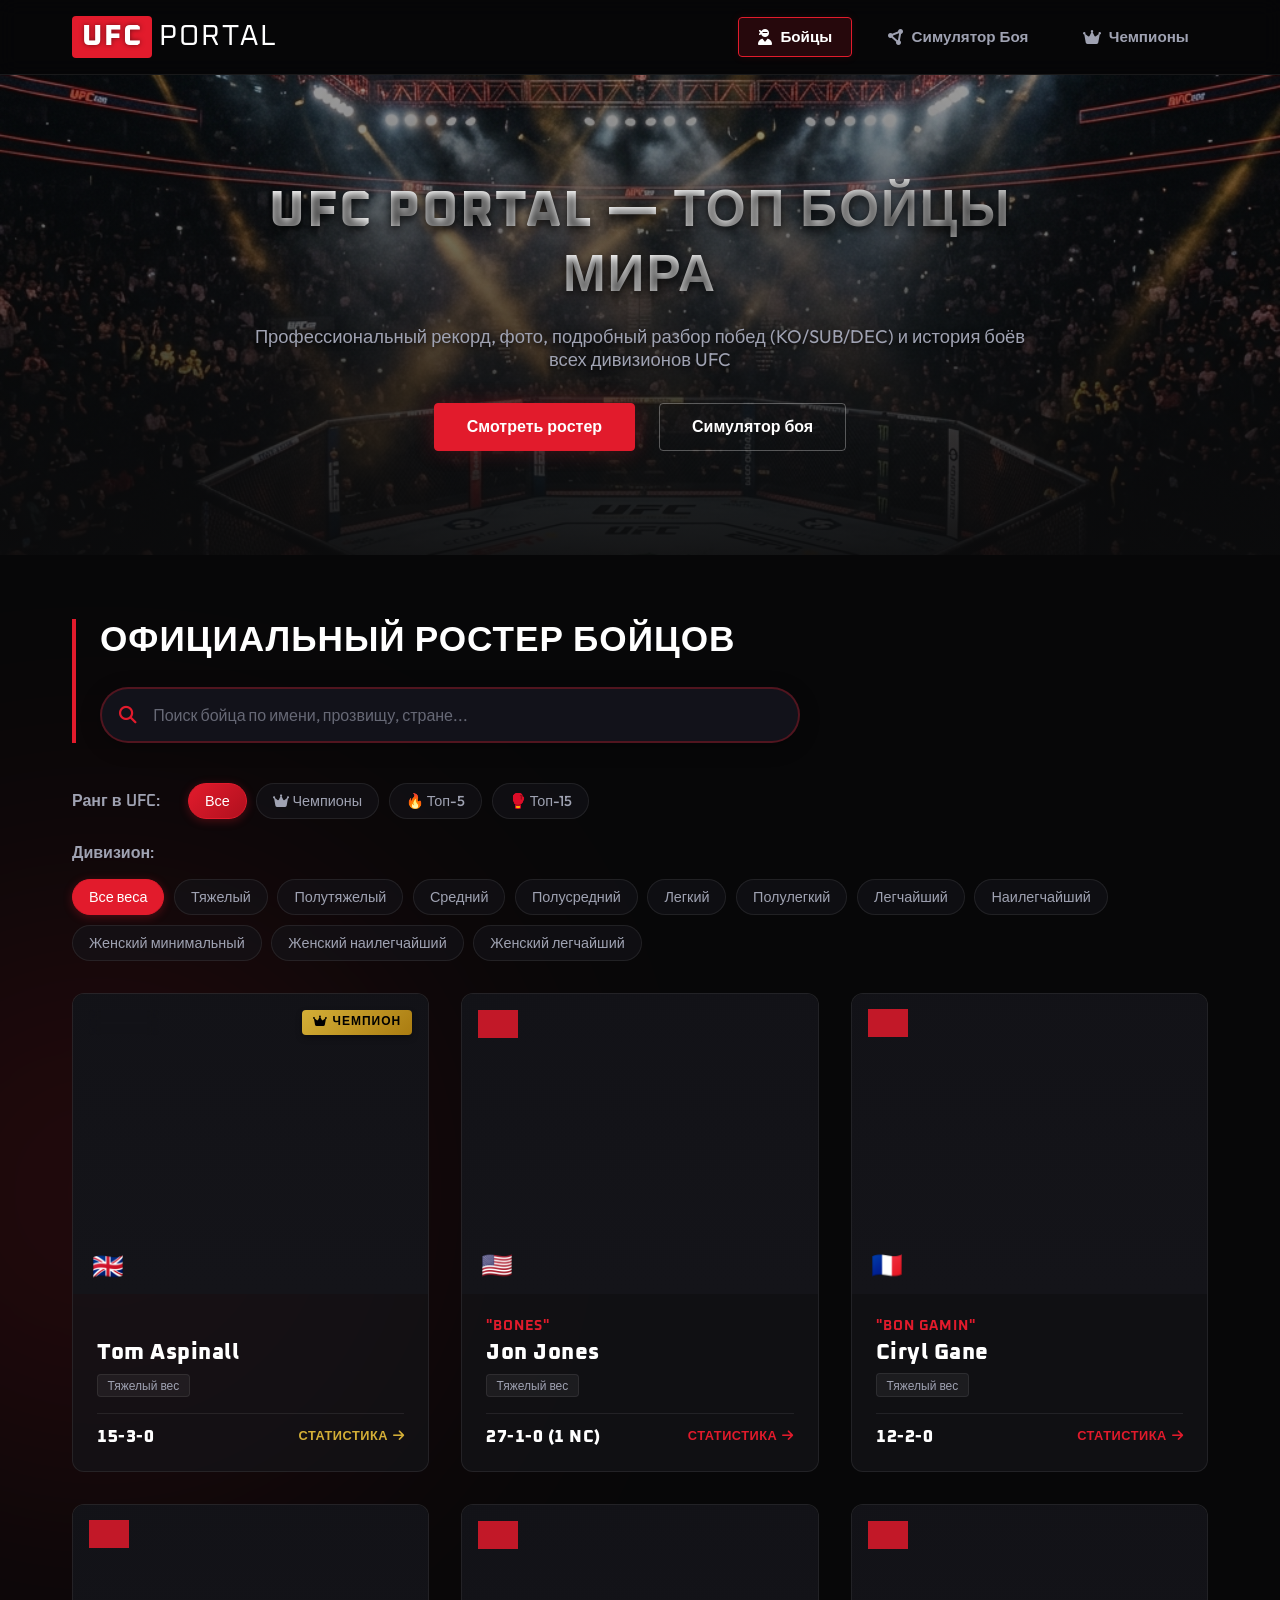
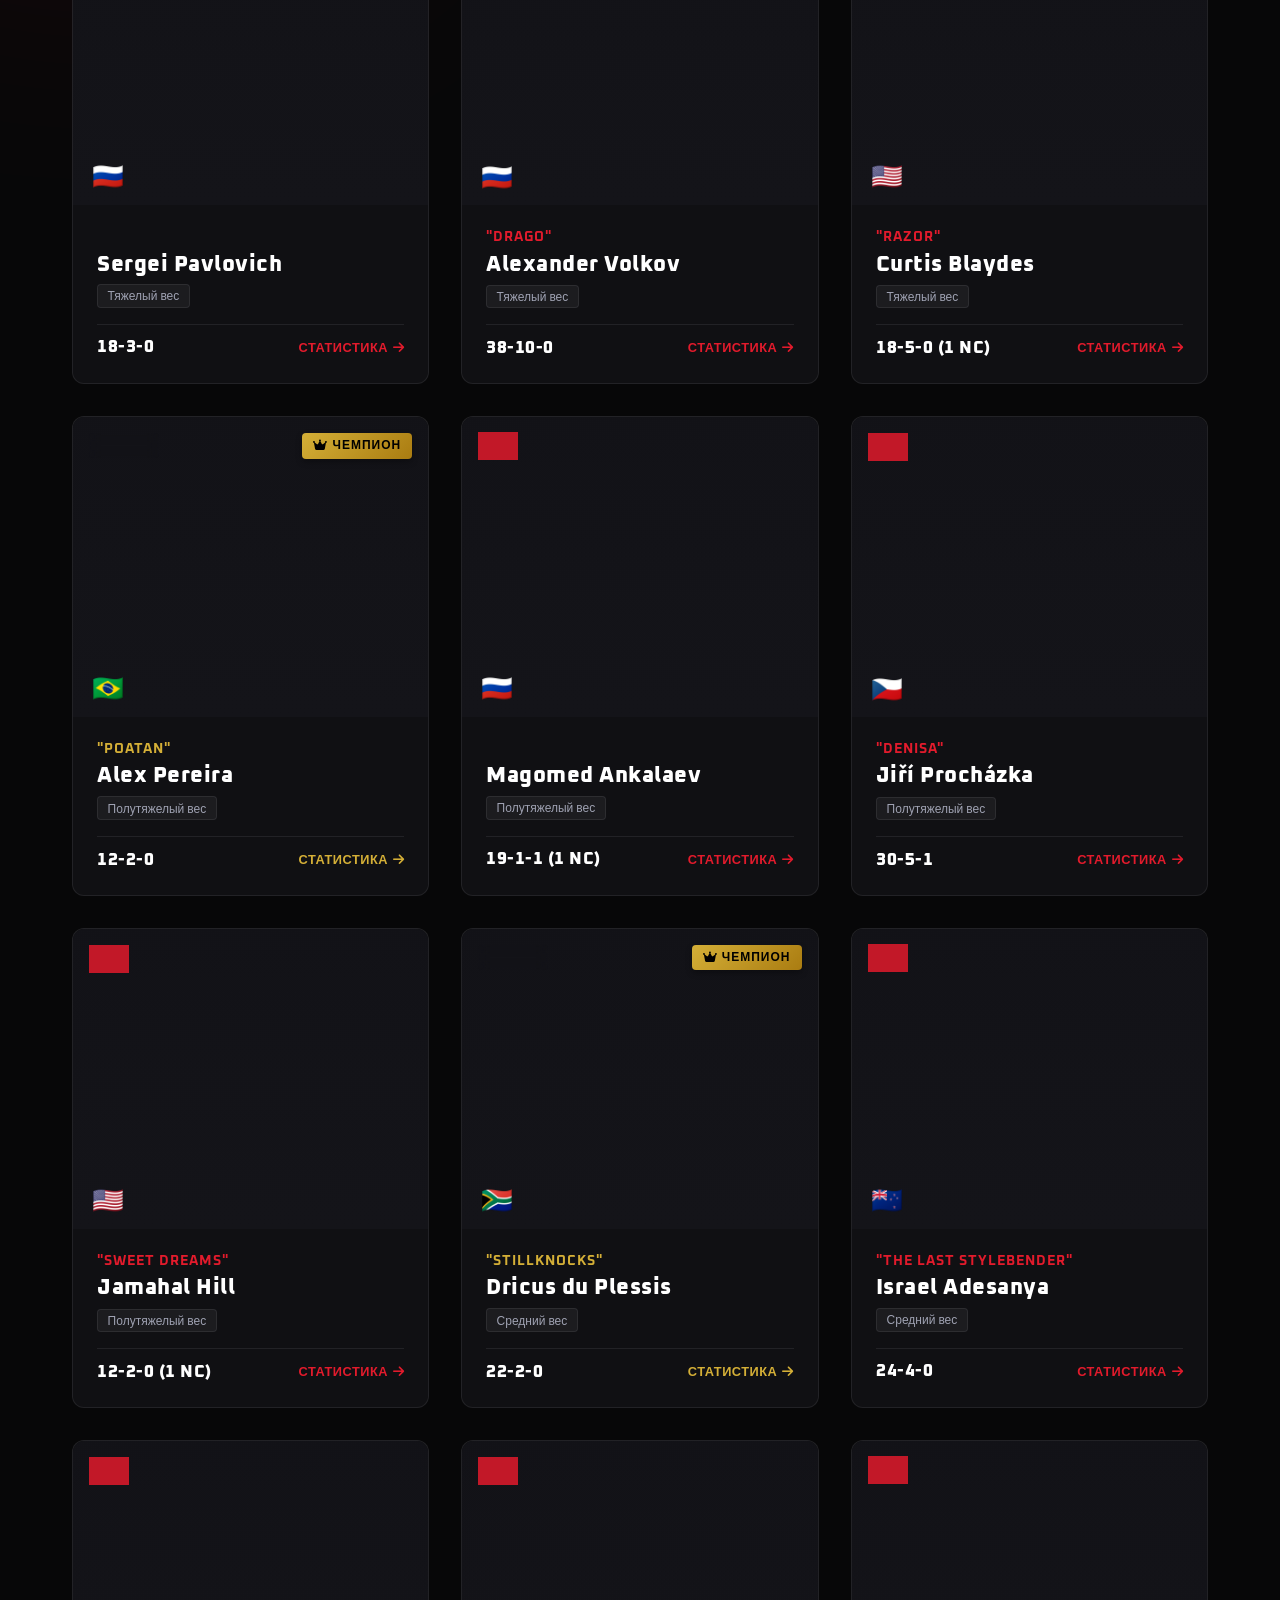
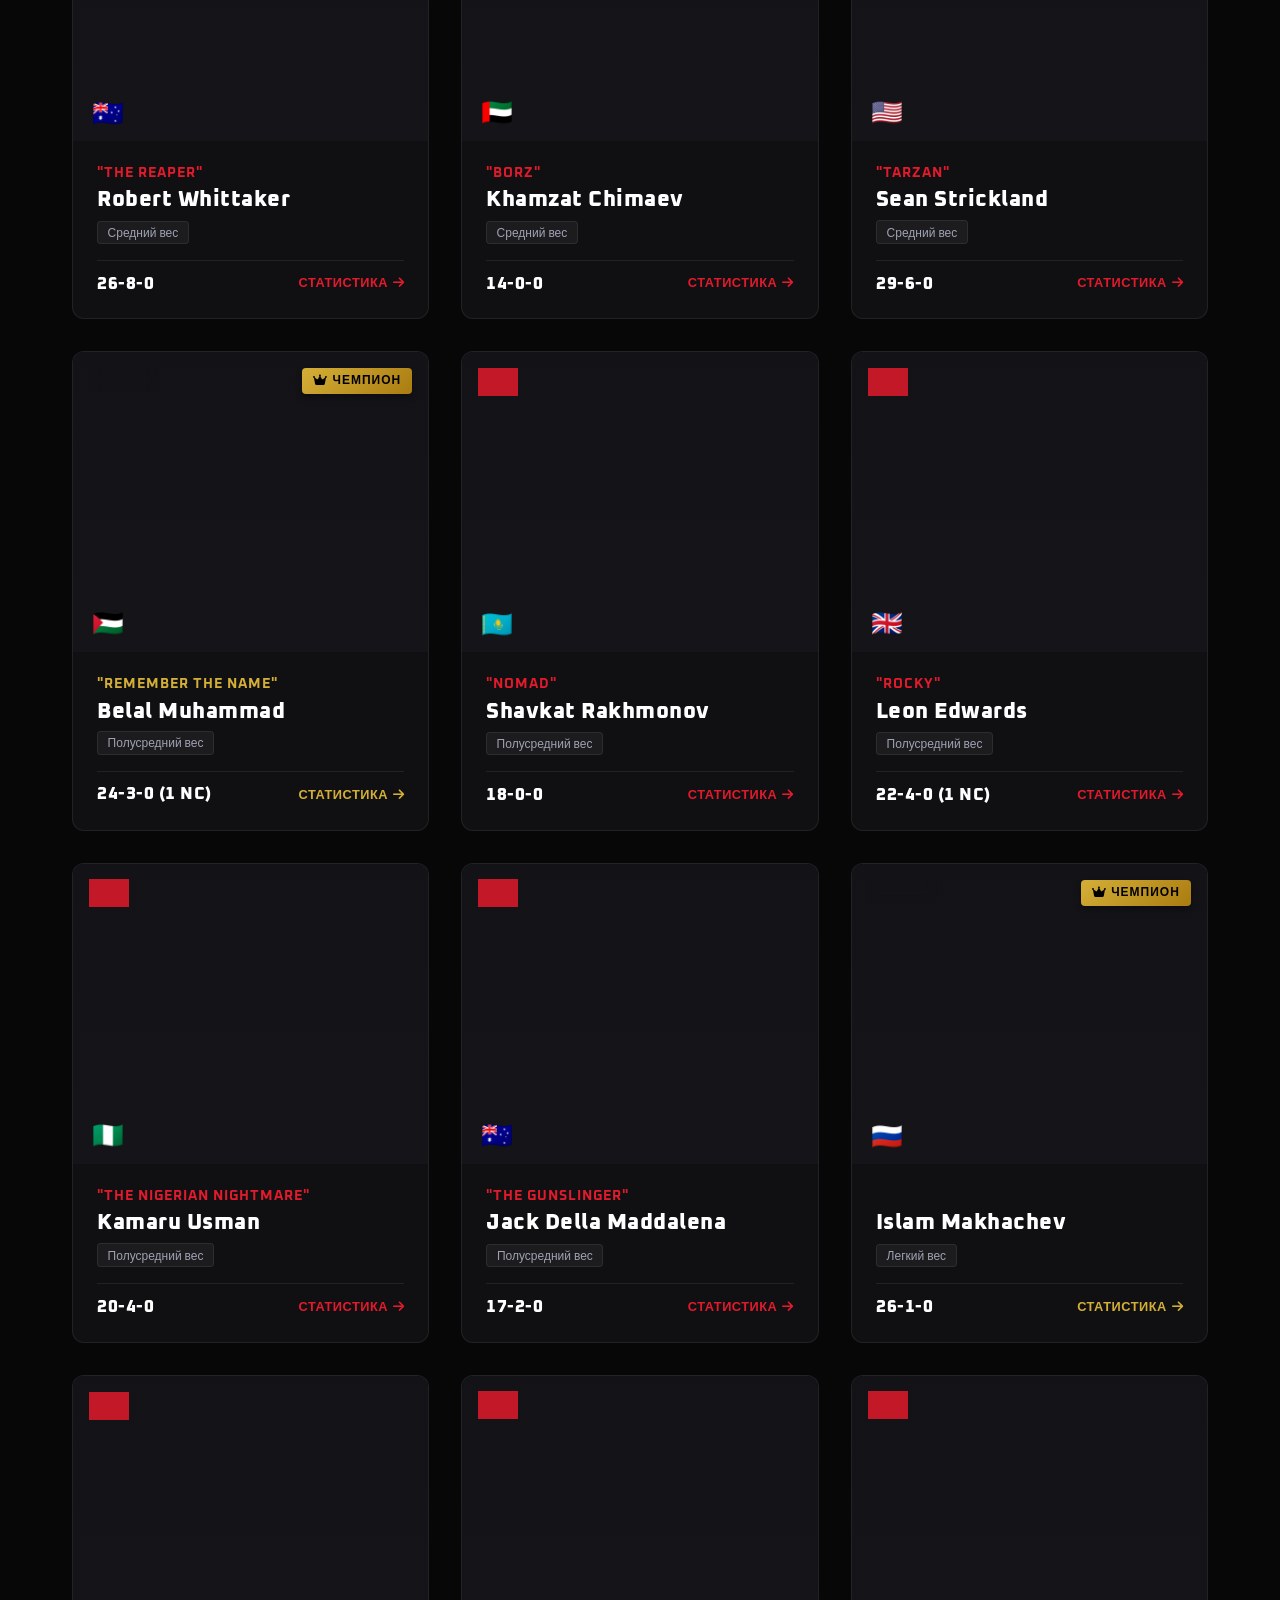
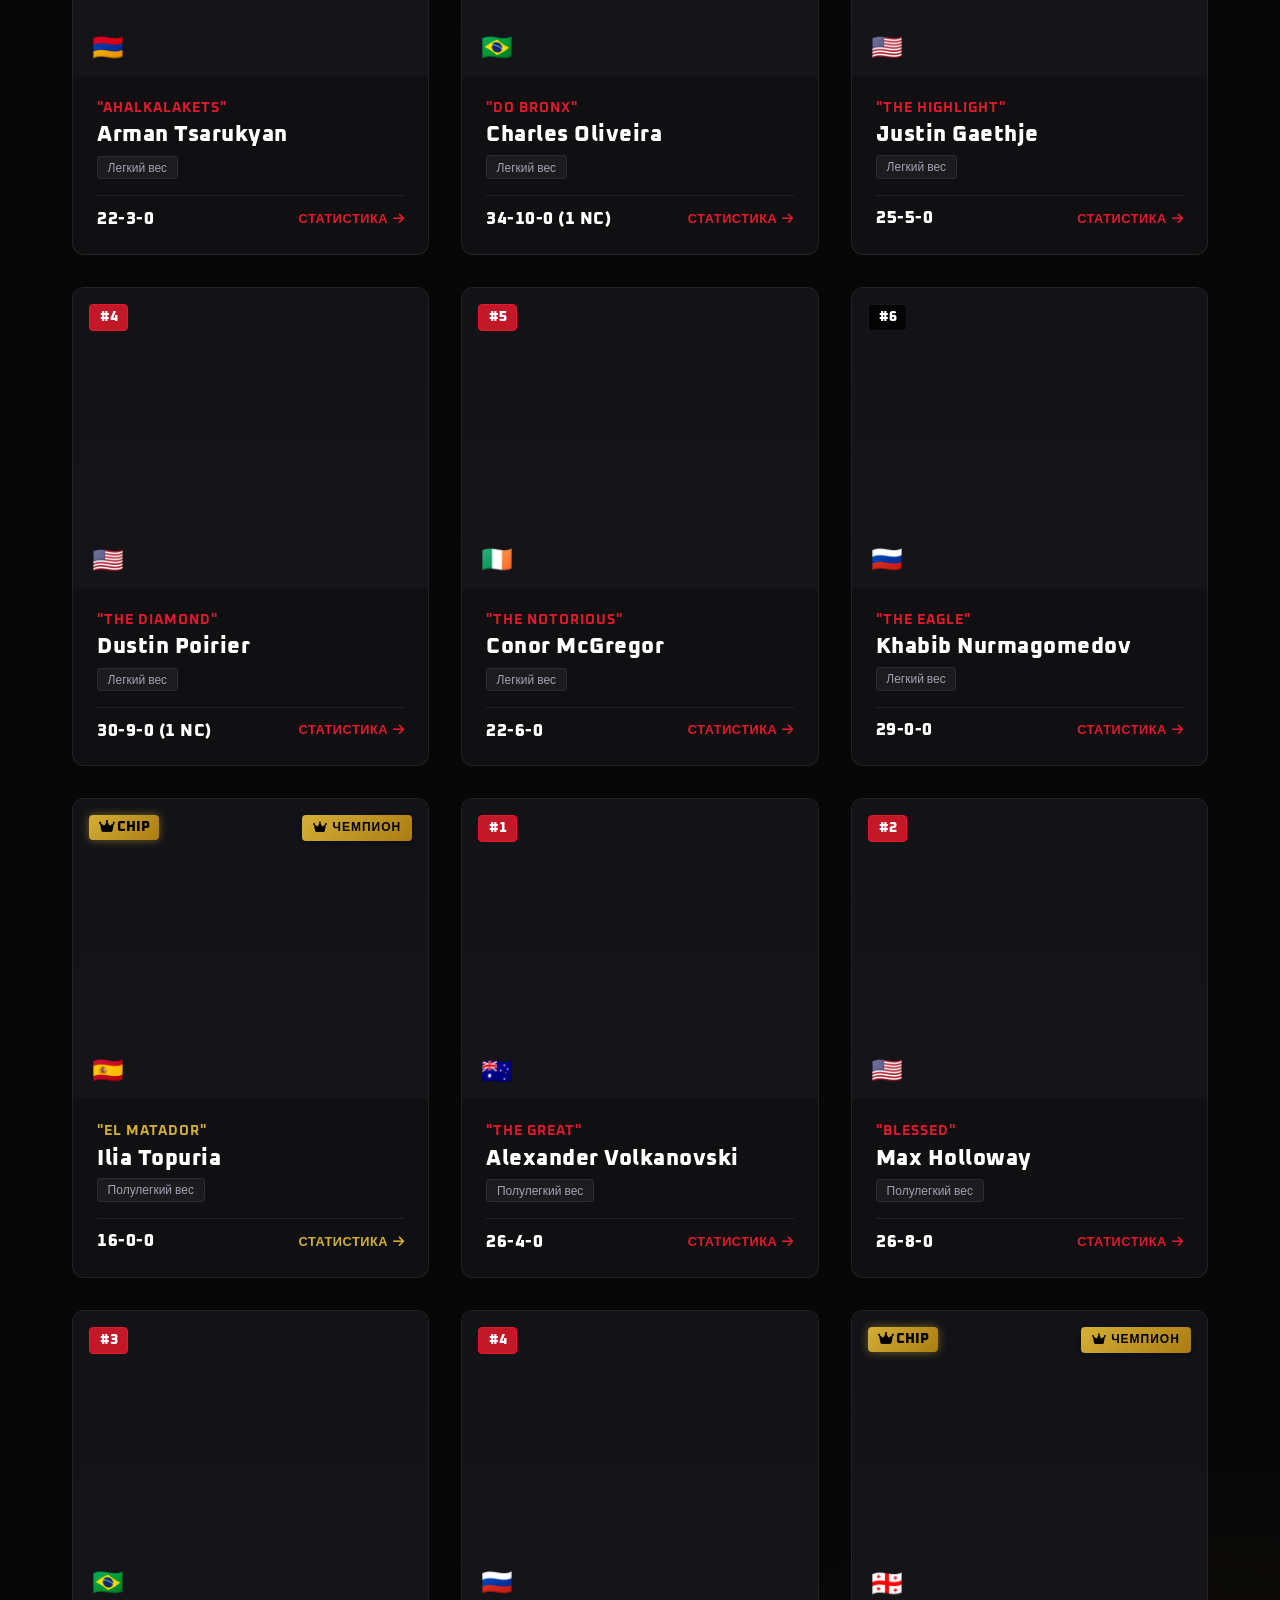
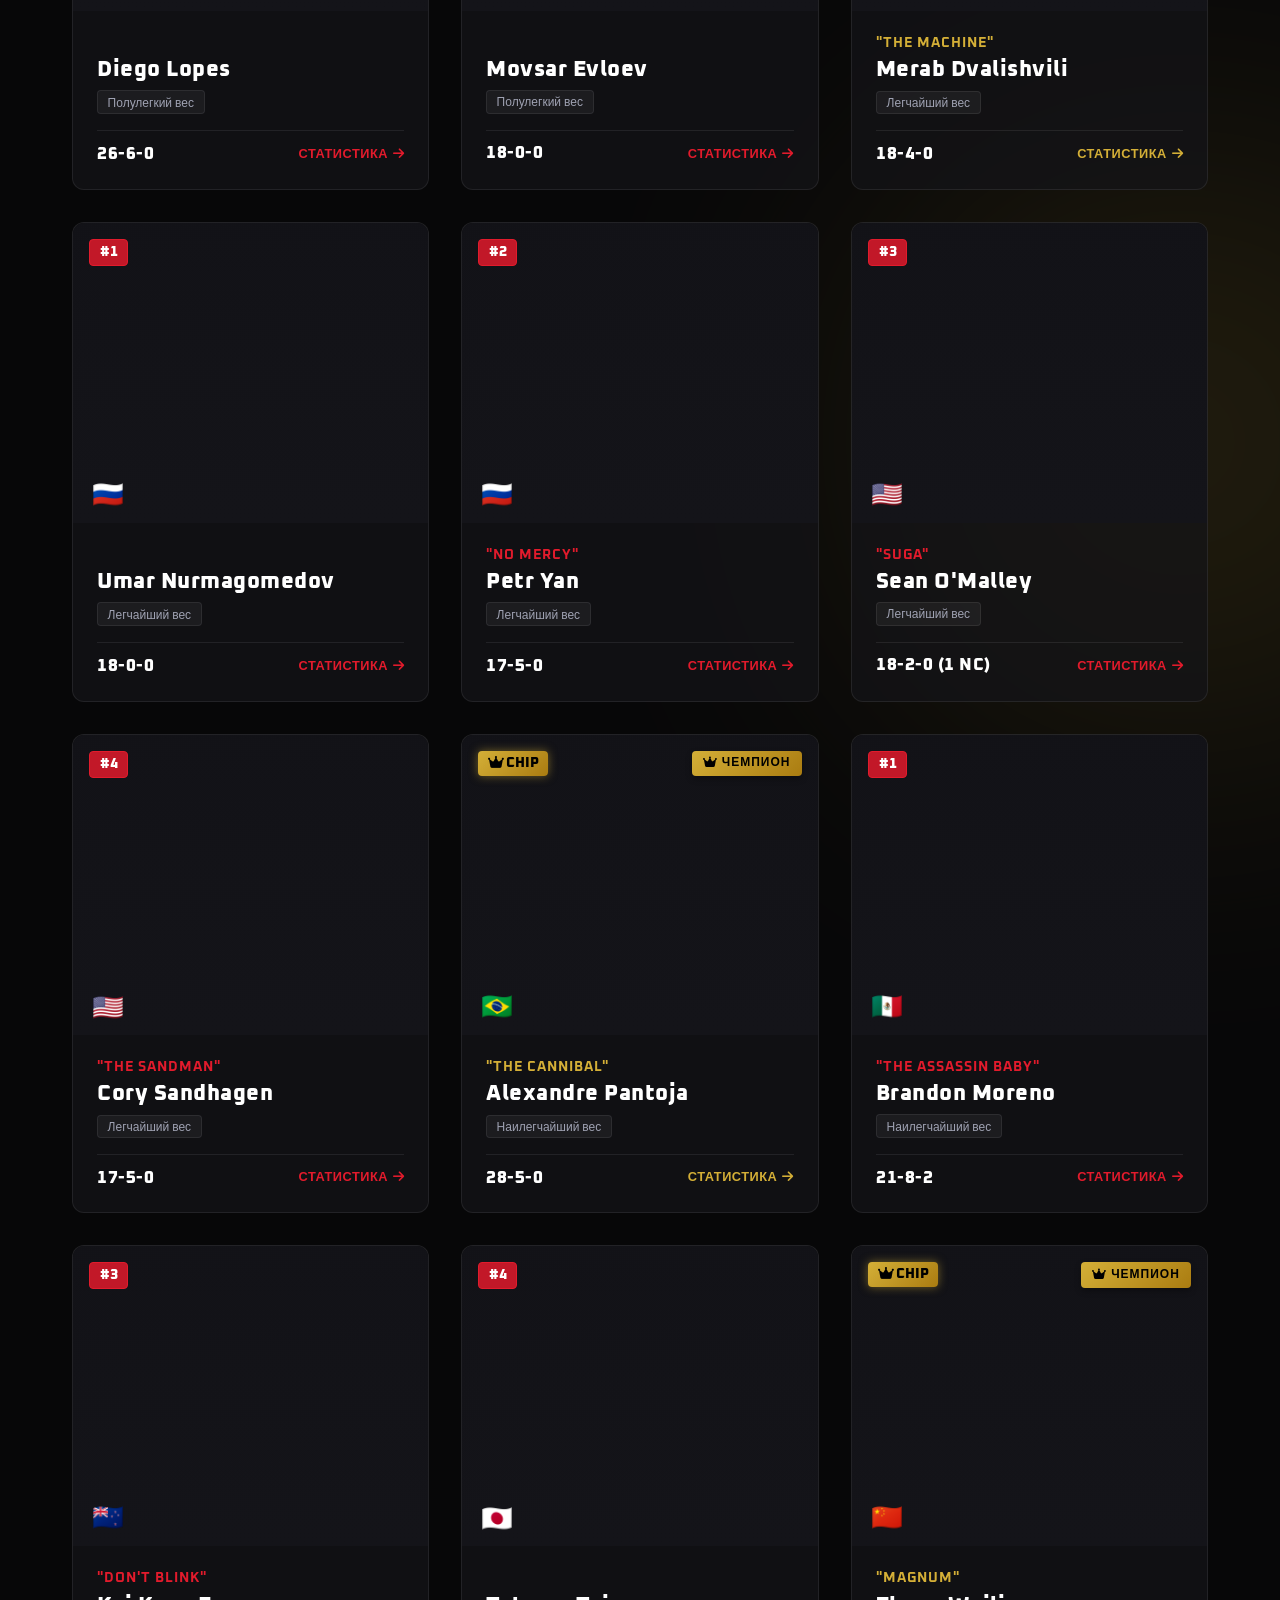
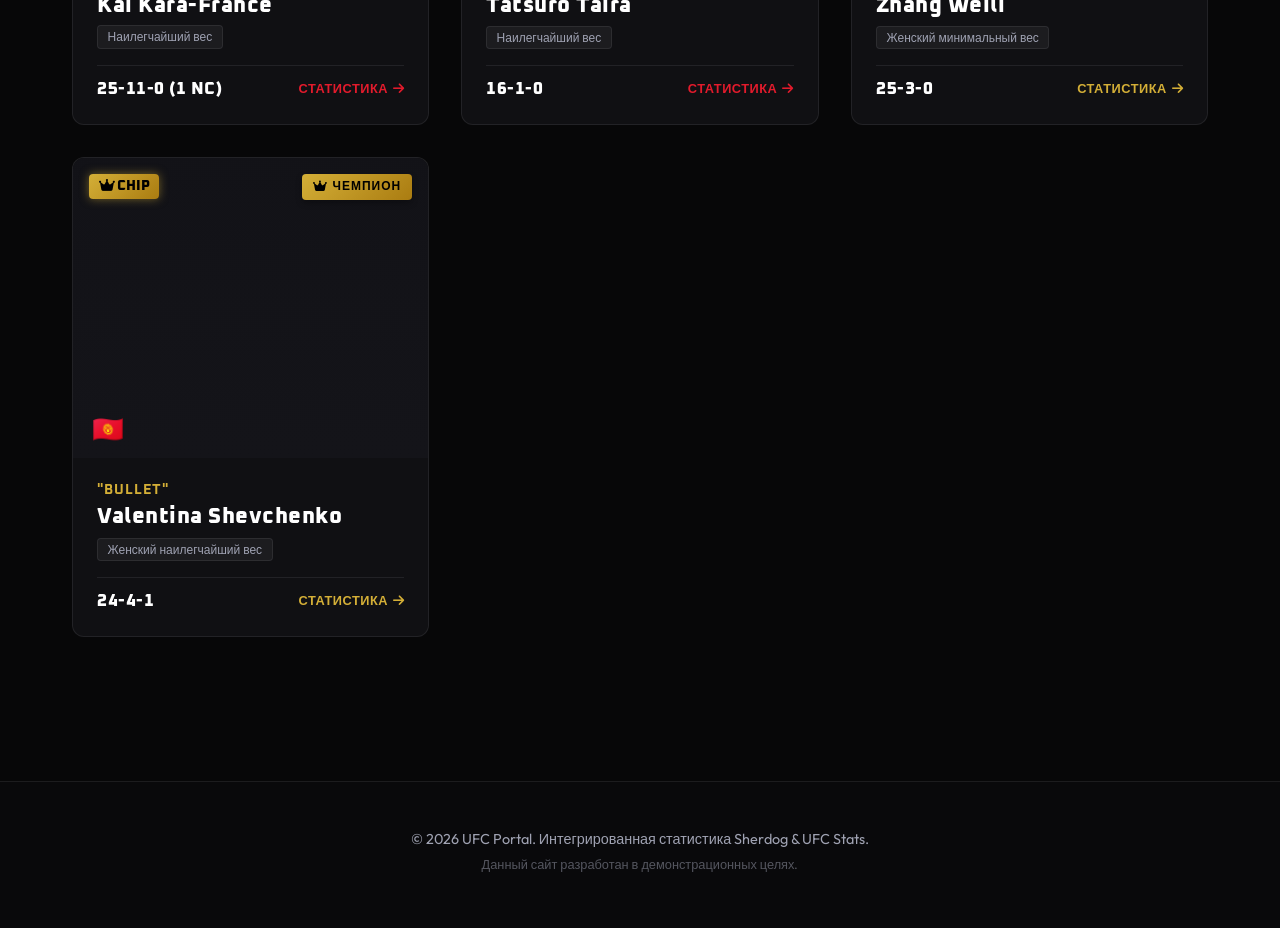
==== commit 87cb01f2: "Add files via upload" ====
--- a/ufc-fighters-website/index.html
+++ b/ufc-fighters-website/index.html
@@ -3,9 +3,9 @@
 <head>
     <meta charset="UTF-8">
     <meta name="viewport" content="width=device-width, initial-scale=1.0">
-    <title>UFC Portal | Топ-15 Бойцов, Статистика Sherdog & Verdict</title>
+    <title>UFC Portal | Топ-15 Бойцов | Статистика, Рекорды, Фото</title>
     <!-- SEO Meta Tags -->
-    <meta name="description" content="Полная база данных рейтингов Топ-15 бойцов UFC. Статистика Sherdog (KO/Sub/Dec), показатели UFC Stats, Verdict Elo рейтинги и симулятор боев.">
+    <meta name="description" content="Полная база данных рейтингов Топ-15 бойцов UFC. Профессиональный рекорд, фото, статистика (KO/Sub/Dec), показатели UFC Stats и симулятор боев.">
     <!-- Google Fonts -->
     <link rel="preconnect" href="https://fonts.googleapis.com">
     <link rel="preconnect" href="https://fonts.gstatic.com" crossorigin>
@@ -44,8 +44,8 @@
     <section class="hero-section">
         <div class="hero-banner" style="background-image: linear-gradient(rgba(11, 11, 12, 0.4), rgba(11, 11, 12, 0.95)), url('assets/hero_banner.png');">
             <div class="hero-content">
-                <h1 class="hero-title">ТОП-15 РЕЙТИНГ UFC & SHERDOG STATS</h1>
-                <p class="hero-subtitle">Подробный разбор побед (KO/SUB/DEC), показатели активности UFC Stats и Verdict Elo рейтинги всех дивизионов</p>
+                <h1 class="hero-title">UFC PORTAL — ТОП БОЙЦЫ МИРА</h1>
+                <p class="hero-subtitle">Профессиональный рекорд, фото, подробный разбор побед (KO/SUB/DEC) и история боёв всех дивизионов UFC</p>
                 <div class="hero-actions">
                     <a href="#section-fighters" class="btn btn-primary">Смотреть ростер</a>
                     <a href="#section-matchup" class="btn btn-secondary">Симулятор боя</a>
@@ -145,7 +145,7 @@
 
             <!-- Quick Compare Stats Panel -->
             <div class="comparison-panel hidden" id="comparison-stats-panel">
-                <h3 class="panel-title">Сравнение Метрик & Verdict Ratings</h3>
+                <h3 class="panel-title">Сравнение Метрик Бойцов</h3>
                 <div class="comparison-bars" id="comparison-bars-container">
                     <!-- Dynamic comparison bars -->
                 </div>
@@ -194,10 +194,16 @@
                         <div class="modal-rank-badge" id="modal-rank-tag">#C</div>
                         <h3 id="modal-name">Fighter Name</h3>
                         <p id="modal-nickname" class="modal-nickname">"Nickname"</p>
-                        
-                        <!-- Verdict Elo Badge -->
-                        <div class="verdict-badge-container">
-                            <i class="fa-solid fa-bolt"></i> Verdict Rating: <span id="modal-verdict-elo">980 Elo</span>
+                        <!-- Professional Record Display -->
+                        <div class="modal-pro-record" id="modal-pro-record-display">
+                            <span class="pro-record-label">Профессиональный рекорд</span>
+                            <div class="pro-record-boxes">
+                                <div class="pro-rec-box wins"><span class="pro-rec-num" id="modal-rec-w">0</span><span class="pro-rec-lbl">Победы</span></div>
+                                <div class="pro-rec-sep">—</div>
+                                <div class="pro-rec-box losses"><span class="pro-rec-num" id="modal-rec-l">0</span><span class="pro-rec-lbl">Пораж.</span></div>
+                                <div class="pro-rec-sep">—</div>
+                                <div class="pro-rec-box draws"><span class="pro-rec-num" id="modal-rec-d">0</span><span class="pro-rec-lbl">Ничьи</span></div>
+                            </div>
                         </div>
 
                         <div class="modal-meta-grid">
@@ -285,6 +291,37 @@
                     </div>
                 </div>
             </div>
+
+            <!-- FIGHT HISTORY TABLE - Full Width Below the Two-Column Grid -->
+            <div class="fight-history-section" id="fight-history-section">
+                <div class="fight-history-header">
+                    <h4><i class="fa-solid fa-list-ol"></i> Статистика в смешанных единоборствах</h4>
+                    <!-- Summary Record Box -->
+                    <div class="fh-summary-box" id="fh-summary-box">
+                        <!-- Dynamically injected -->
+                    </div>
+                </div>
+                <div class="fight-history-table-wrapper">
+                    <table class="fight-history-table" id="fight-history-table">
+                        <thead>
+                            <tr>
+                                <th>Результат</th>
+                                <th>Рекорд</th>
+                                <th>Соперник</th>
+                                <th>Способ</th>
+                                <th>Турнир</th>
+                                <th>Дата</th>
+                                <th>Раунд</th>
+                                <th>Время</th>
+                                <th>Примечание</th>
+                            </tr>
+                        </thead>
+                        <tbody id="fight-history-tbody">
+                            <!-- Dynamically injected -->
+                        </tbody>
+                    </table>
+                </div>
+            </div>
         </div>
     </div>
 
@@ -302,7 +339,7 @@
     </div>
 
     <footer class="main-footer">
-        <p>&copy; 2026 UFC Portal. Интегрированная статистика Sherdog, UFC Stats & Verdict MMA.</p>
+        <p>&copy; 2026 UFC Portal. Интегрированная статистика Sherdog &amp; UFC Stats.</p>
         <p class="footer-note">Данный сайт разработан в демонстрационных целях.</p>
     </footer>
 
--- a/ufc-fighters-website/styles.css
+++ b/ufc-fighters-website/styles.css
@@ -297,33 +297,42 @@
     position: relative;
     flex: 1;
     min-width: 300px;
+    max-width: 700px;
 }
 
 .search-icon {
     position: absolute;
-    left: 1rem;
+    left: 1.2rem;
     top: 50%;
     transform: translateY(-50%);
-    color: var(--text-secondary);
+    color: var(--accent-red);
     pointer-events: none;
+    font-size: 1.1rem;
+    z-index: 2;
 }
 
 #fighter-search {
     width: 100%;
-    background: rgba(20, 20, 25, 0.8);
-    border: 1px solid var(--border-color);
-    border-radius: 6px;
-    padding: 1rem 1rem 1rem 2.8rem;
+    background: rgba(20, 20, 28, 0.95);
+    border: 2px solid rgba(226, 27, 44, 0.3);
+    border-radius: 50px;
+    padding: 1rem 1.5rem 1rem 3.2rem;
     color: var(--text-primary);
     font-family: var(--font-body);
     font-size: 1rem;
     transition: all var(--transition-speed) ease;
+    box-shadow: 0 4px 20px rgba(0,0,0,0.3);
+}
+
+#fighter-search::placeholder {
+    color: rgba(159, 162, 178, 0.6);
 }
 
 #fighter-search:focus {
     outline: none;
     border-color: var(--accent-red);
-    box-shadow: 0 0 10px rgba(226, 27, 44, 0.2);
+    box-shadow: 0 0 0 4px rgba(226, 27, 44, 0.15), 0 4px 20px rgba(0,0,0,0.4);
+    background: rgba(25, 25, 35, 0.98);
 }
 
 .filters-container {
@@ -413,14 +422,15 @@
 }
 
 .card-img-container {
-    height: 250px;
-    background-size: contain;
+    height: 300px;
+    background-size: cover;
     background-repeat: no-repeat;
-    background-position: center bottom;
+    background-position: center top;
     position: relative;
     display: flex;
     align-items: flex-end;
     background-color: #121217;
+    overflow: hidden;
 }
 
 /* Rank Badges */
@@ -540,9 +550,10 @@
 
 .card-record {
     font-family: var(--font-heading);
-    font-weight: 700;
-    font-size: 0.9rem;
-    color: var(--text-secondary);
+    font-weight: 800;
+    font-size: 1.05rem;
+    color: #fff;
+    letter-spacing: 0.5px;
 }
 
 .card-action-text {
@@ -590,12 +601,15 @@
     border: 1px solid var(--border-color);
     border-radius: 16px;
     width: 100%;
-    max-width: 950px;
+    max-width: 1100px;
     position: relative;
     transform: scale(0.9);
     transition: transform 0.3s cubic-bezier(0.175, 0.885, 0.32, 1.275);
-    overflow: hidden;
+    overflow-y: auto;
+    overflow-x: hidden;
     max-height: 92vh;
+    display: flex;
+    flex-direction: column;
 }
 
 .modal-overlay.open .modal-card {
@@ -629,9 +643,7 @@
 .modal-grid {
     display: grid;
     grid-template-columns: 1fr 1.25fr;
-    height: 100%;
-    overflow-y: auto;
-    max-height: 92vh;
+    min-height: 480px;
 }
 
 @media (max-width: 850px) {
@@ -697,19 +709,61 @@
     text-transform: uppercase;
 }
 
-.verdict-badge-container {
-    background: linear-gradient(135deg, rgba(212, 175, 55, 0.15) 0%, rgba(226, 27, 44, 0.15) 100%);
-    border: 1px solid rgba(212, 175, 55, 0.4);
-    padding: 0.5rem 1rem;
-    border-radius: 50px;
-    font-family: var(--font-heading);
-    font-weight: 700;
-    font-size: 0.9rem;
-    color: var(--accent-gold);
-    display: inline-flex;
-    align-items: center;
-    gap: 0.5rem;
+/* Professional Record Display */
+.modal-pro-record {
     margin-bottom: 1.5rem;
+}
+
+.pro-record-label {
+    display: block;
+    font-size: 0.7rem;
+    color: var(--text-secondary);
+    text-transform: uppercase;
+    letter-spacing: 0.08em;
+    margin-bottom: 0.5rem;
+}
+
+.pro-record-boxes {
+    display: flex;
+    align-items: center;
+    gap: 0.6rem;
+}
+
+.pro-rec-box {
+    display: flex;
+    flex-direction: column;
+    align-items: center;
+    background: rgba(255,255,255,0.04);
+    border: 1px solid rgba(255,255,255,0.10);
+    border-radius: 10px;
+    padding: 0.5rem 1.1rem;
+    min-width: 64px;
+}
+
+.pro-rec-num {
+    font-family: var(--font-heading);
+    font-size: 2rem;
+    font-weight: 800;
+    line-height: 1;
+}
+
+.pro-rec-lbl {
+    font-size: 0.62rem;
+    color: var(--text-secondary);
+    text-transform: uppercase;
+    letter-spacing: 0.06em;
+    margin-top: 3px;
+}
+
+.pro-rec-box.wins  .pro-rec-num { color: #3ecf6a; }
+.pro-rec-box.losses .pro-rec-num { color: #e84058; }
+.pro-rec-box.draws  .pro-rec-num { color: #aeb2cc; }
+
+.pro-rec-sep {
+    font-family: var(--font-heading);
+    font-size: 1.5rem;
+    color: rgba(255,255,255,0.2);
+    font-weight: 800;
 }
 
 .modal-meta-grid {
@@ -1329,6 +1383,236 @@
     opacity: 0.5;
 }
 
+/* =====================================================
+   FIGHT HISTORY TABLE SECTION
+   ===================================================== */
+
+.fight-history-section {
+    margin-top: 2rem;
+    padding: 1.5rem 2rem;
+    border-top: 1px solid rgba(255, 255, 255, 0.1);
+    background: linear-gradient(180deg, rgba(226,27,44,0.04) 0%, transparent 100%);
+    border-radius: 0 0 20px 20px;
+}
+
+.fight-history-header {
+    display: flex;
+    flex-wrap: wrap;
+    align-items: center;
+    gap: 1.2rem;
+    margin-bottom: 1.2rem;
+}
+
+.fight-history-header h4 {
+    font-family: var(--font-heading);
+    font-size: 1.15rem;
+    color: var(--accent-gold);
+    text-transform: uppercase;
+    letter-spacing: 0.08em;
+    display: flex;
+    align-items: center;
+    gap: 0.5rem;
+    white-space: nowrap;
+}
+
+/* ---- Summary Record Box ---- */
+.fh-summary-box {
+    display: flex;
+    flex-wrap: wrap;
+    gap: 0.6rem;
+    align-items: center;
+}
+
+.fh-summary-item {
+    display: flex;
+    flex-direction: column;
+    align-items: center;
+    background: rgba(255, 255, 255, 0.05);
+    border: 1px solid rgba(255, 255, 255, 0.1);
+    border-radius: 10px;
+    padding: 0.4rem 0.9rem;
+    min-width: 70px;
+}
+
+.fh-summary-val {
+    font-family: var(--font-heading);
+    font-size: 1.3rem;
+    font-weight: 800;
+    line-height: 1.1;
+}
+
+.fh-summary-lbl {
+    font-size: 0.65rem;
+    color: var(--text-secondary);
+    text-transform: uppercase;
+    letter-spacing: 0.05em;
+    margin-top: 2px;
+}
+
+.fh-summary-item.total   .fh-summary-val { color: #fff; }
+.fh-summary-item.wins    .fh-summary-val { color: #3ecf6a; }
+.fh-summary-item.wins-ko .fh-summary-val { color: #e8523d; }
+.fh-summary-item.wins-sub .fh-summary-val { color: #f0a500; }
+.fh-summary-item.wins-dec .fh-summary-val { color: #67b2e8; }
+.fh-summary-item.losses  .fh-summary-val { color: #e84058; }
+
+/* ---- Table Wrapper (horizontal scroll) ---- */
+.fight-history-table-wrapper {
+    overflow-x: auto;
+    border-radius: 10px;
+    border: 1px solid rgba(255, 255, 255, 0.07);
+}
+
+/* ---- Table ---- */
+.fight-history-table {
+    width: 100%;
+    border-collapse: collapse;
+    font-size: 0.82rem;
+    font-family: var(--font-body);
+    min-width: 700px;
+}
+
+.fight-history-table thead {
+    background: rgba(30, 30, 38, 0.95);
+    position: sticky;
+    top: 0;
+    z-index: 2;
+}
+
+.fight-history-table thead th {
+    padding: 0.7rem 0.85rem;
+    text-align: left;
+    font-family: var(--font-heading);
+    font-size: 0.7rem;
+    text-transform: uppercase;
+    letter-spacing: 0.08em;
+    color: var(--text-secondary);
+    border-bottom: 2px solid rgba(226, 27, 44, 0.4);
+    white-space: nowrap;
+}
+
+.fight-history-table tbody tr {
+    border-bottom: 1px solid rgba(255, 255, 255, 0.04);
+    transition: background 0.2s;
+}
+
+.fight-history-table tbody tr:hover {
+    background: rgba(255, 255, 255, 0.04);
+}
+
+/* WIN row — green tint */
+.fight-history-table tbody tr.row-win {
+    background: rgba(40, 130, 80, 0.12);
+}
+.fight-history-table tbody tr.row-win:hover {
+    background: rgba(40, 130, 80, 0.22);
+}
+
+/* LOSS row — red tint */
+.fight-history-table tbody tr.row-loss {
+    background: rgba(200, 30, 50, 0.10);
+}
+.fight-history-table tbody tr.row-loss:hover {
+    background: rgba(200, 30, 50, 0.18);
+}
+
+/* DRAW row — grey tint */
+.fight-history-table tbody tr.row-draw {
+    background: rgba(100, 100, 120, 0.10);
+}
+
+.fight-history-table tbody td {
+    padding: 0.6rem 0.85rem;
+    vertical-align: middle;
+    color: var(--text-primary);
+}
+
+/* Result cell badges */
+.fh-result-badge {
+    display: inline-block;
+    padding: 0.2rem 0.65rem;
+    border-radius: 6px;
+    font-family: var(--font-heading);
+    font-size: 0.72rem;
+    font-weight: 700;
+    letter-spacing: 0.05em;
+    text-transform: uppercase;
+}
+
+.fh-result-badge.win  {
+    background: rgba(62, 207, 106, 0.18);
+    color: #3ecf6a;
+    border: 1px solid rgba(62, 207, 106, 0.4);
+}
+
+.fh-result-badge.loss {
+    background: rgba(232, 64, 88, 0.18);
+    color: #e84058;
+    border: 1px solid rgba(232, 64, 88, 0.4);
+}
+
+.fh-result-badge.draw {
+    background: rgba(150, 150, 170, 0.18);
+    color: #aeb2cc;
+    border: 1px solid rgba(150, 150, 170, 0.4);
+}
+
+.fh-record {
+    font-family: var(--font-heading);
+    font-size: 0.8rem;
+    color: var(--text-secondary);
+    white-space: nowrap;
+}
+
+.fh-opponent {
+    font-weight: 600;
+    color: #fff;
+    white-space: nowrap;
+}
+
+.fh-opponent-flag {
+    margin-right: 0.3rem;
+}
+
+.fh-method {
+    color: #ccc;
+    white-space: nowrap;
+}
+
+.fh-event {
+    color: var(--accent-gold);
+    font-size: 0.78rem;
+    white-space: nowrap;
+}
+
+.fh-date {
+    color: var(--text-secondary);
+    white-space: nowrap;
+    font-size: 0.78rem;
+}
+
+.fh-round,
+.fh-time {
+    color: var(--text-secondary);
+    text-align: center;
+    white-space: nowrap;
+}
+
+.fh-note {
+    color: var(--text-secondary);
+    font-style: italic;
+    font-size: 0.76rem;
+    min-width: 160px;
+}
+
+/* Empty state */
+.fh-empty {
+    text-align: center;
+    padding: 1.5rem;
+    color: var(--text-secondary);
+    font-style: italic;
+}
+
 /* Responsive Overrides */
 @media (max-width: 900px) {
     .hero-title {
@@ -1339,6 +1623,9 @@
     }
     .hero-banner {
         height: 380px;
+    }
+    .fight-history-section {
+        padding: 1rem;
     }
 }
 
@@ -1363,4 +1650,8 @@
         width: 100%;
         justify-content: center;
     }
-}
+    .fight-history-header {
+        flex-direction: column;
+        align-items: flex-start;
+    }
+}
